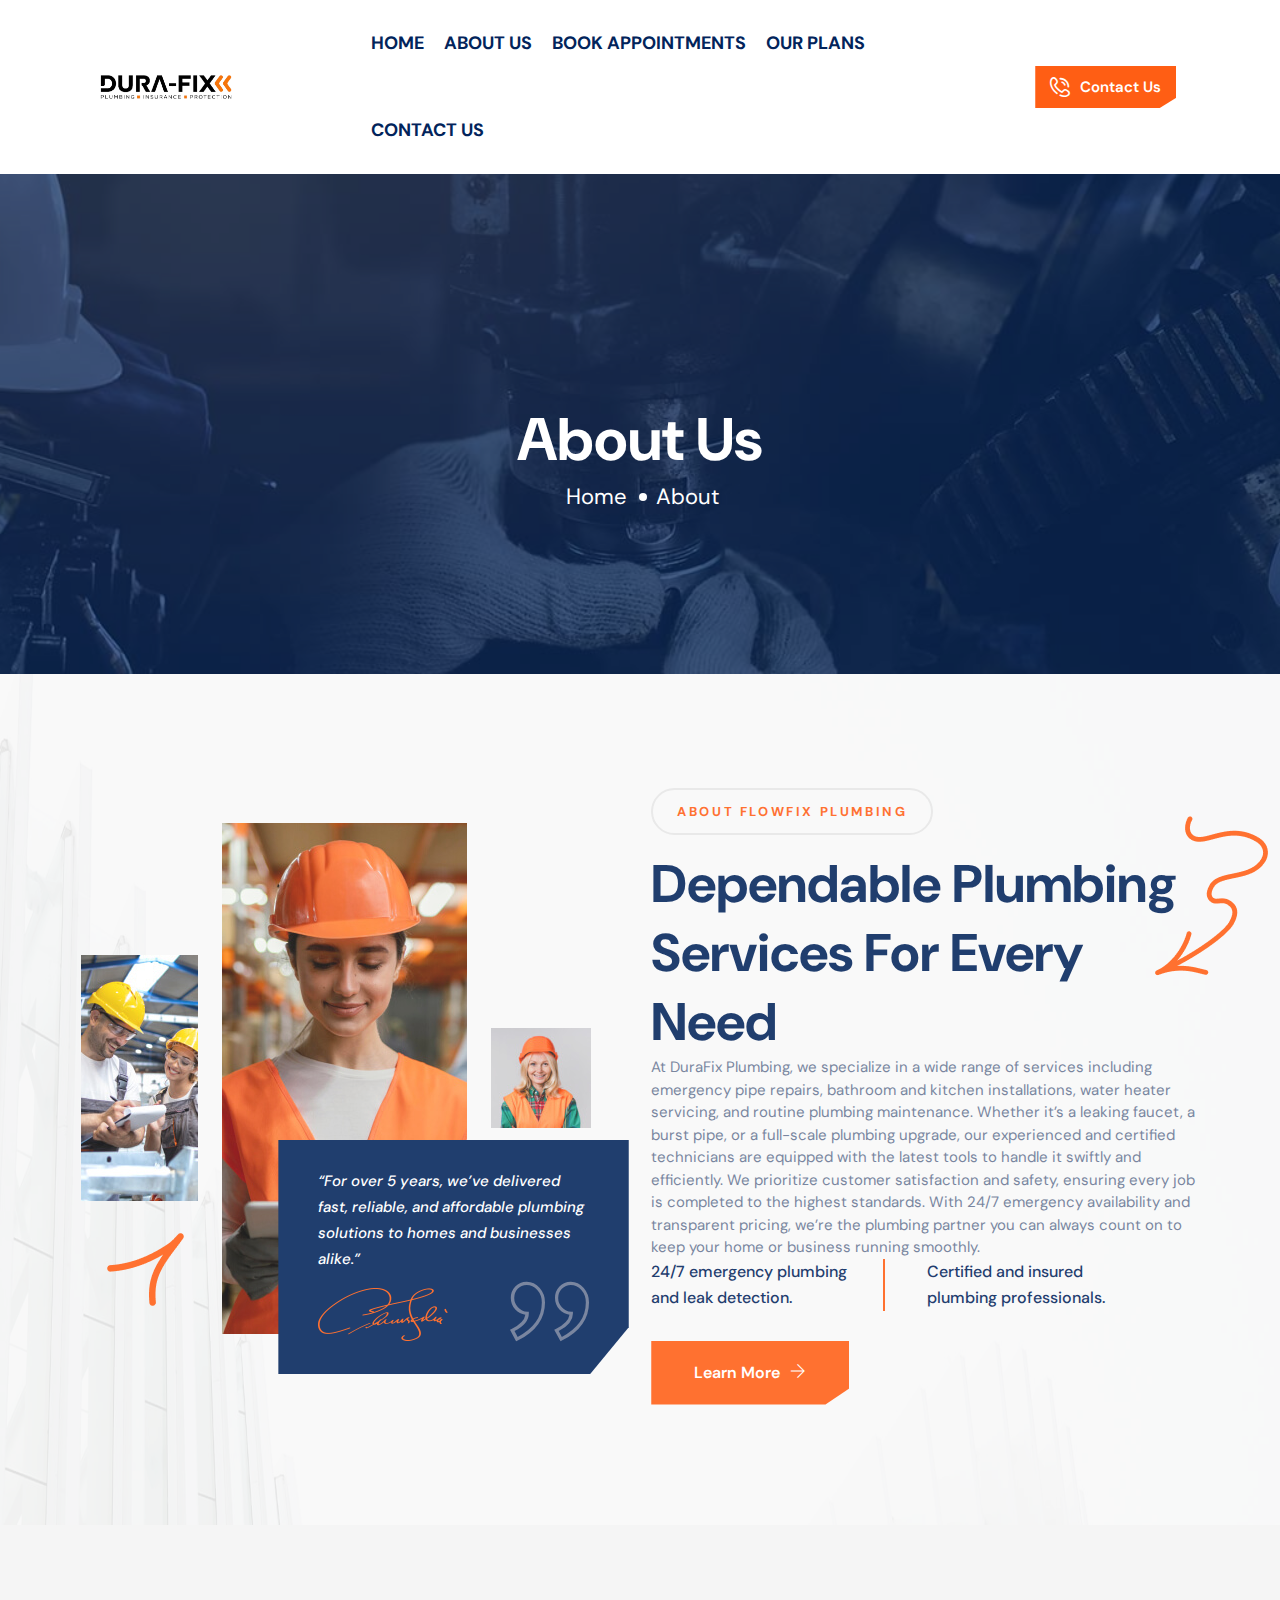
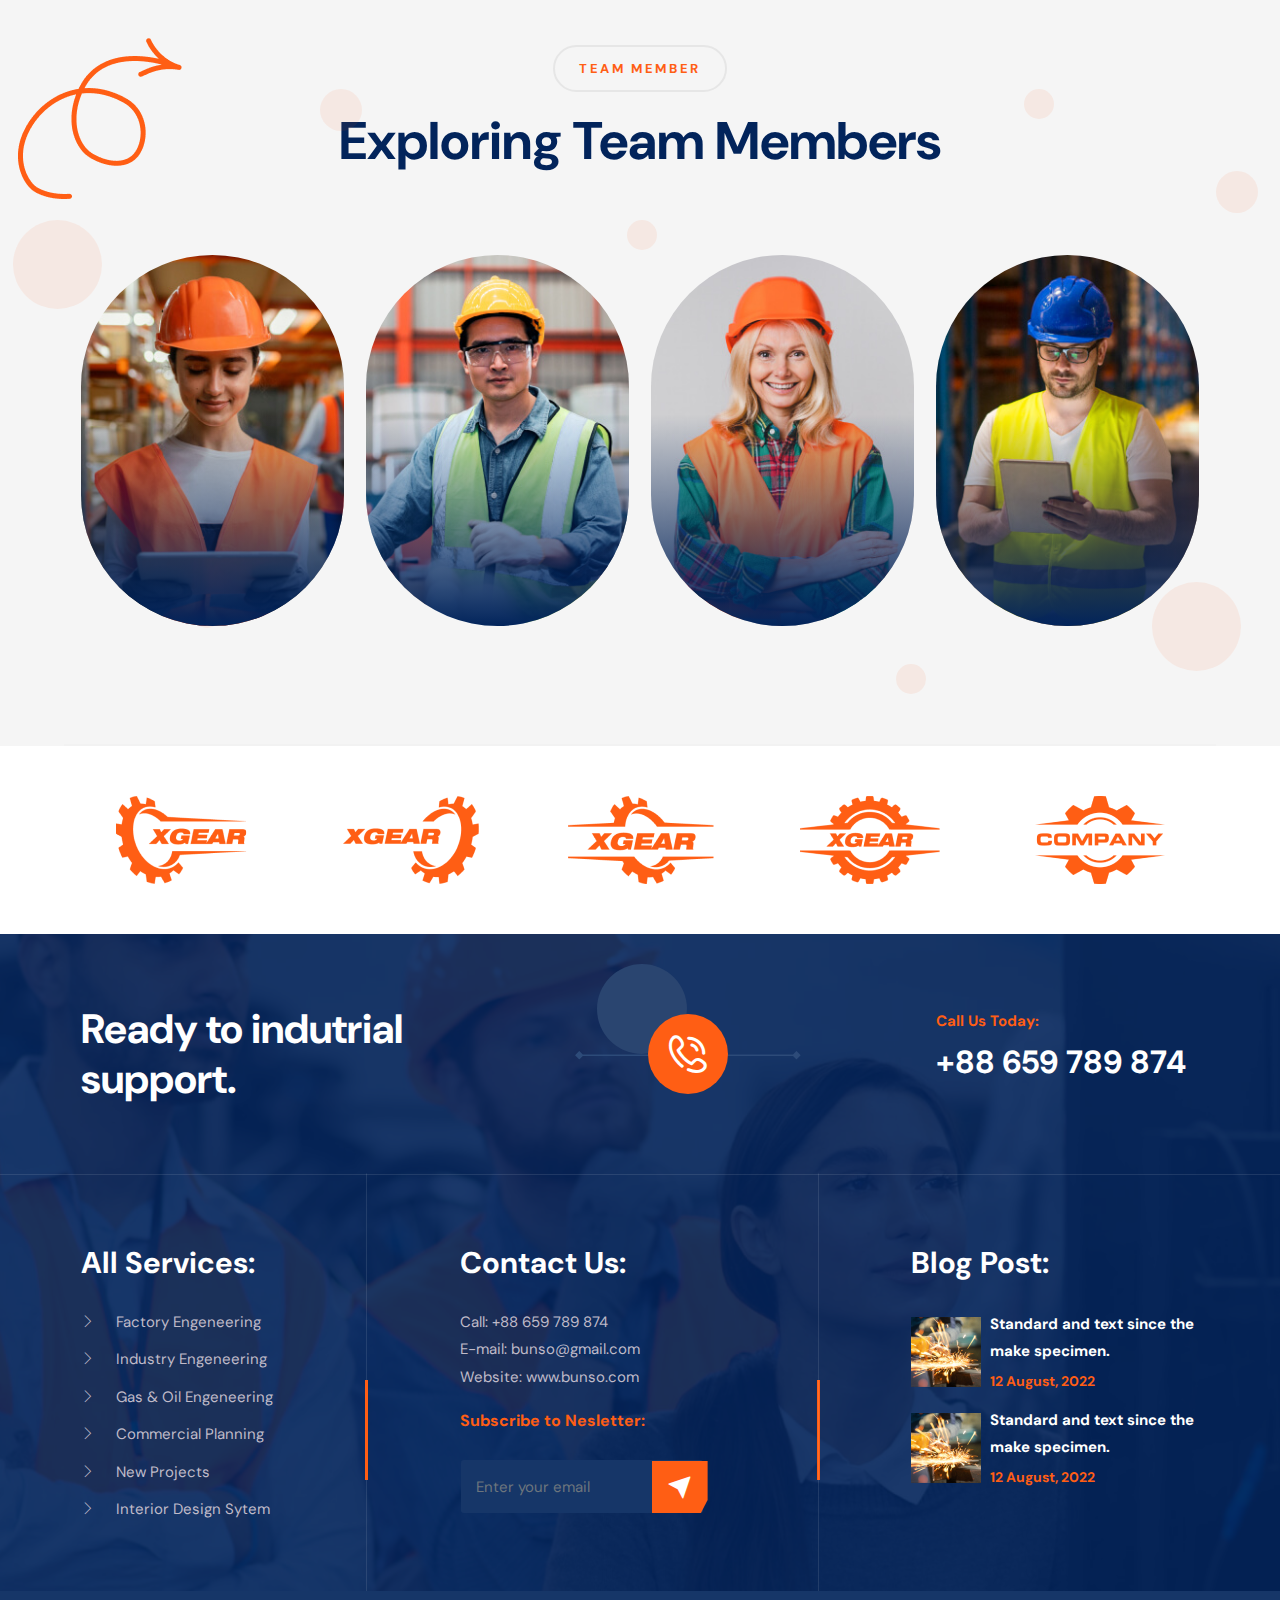
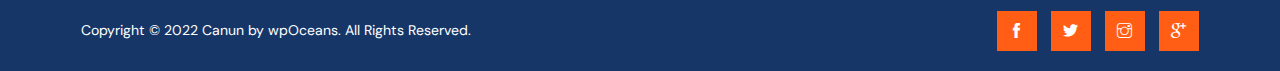
==== about.html @ 98ffefa6 "Ne" ====
<!DOCTYPE html>
<html lang="en">


<!-- Mirrored from wpocean.com/html/tf/bunso/pricing.html by HTTrack Website Copier/3.x [XR&CO'2014], Thu, 17 Apr 2025 06:41:29 GMT -->
<head>
    <meta charset="utf-8">
    <meta http-equiv="X-UA-Compatible" content="IE=edge">
    <meta name="viewport" content="width=device-width, initial-scale=1">
    <meta name="author" content="wpOceans">
    <link rel="shortcut icon" type="image/png" href="assets/images/favicon.png">
    <title>DURAFIX PLUMBING</title>
    <link href="assets/css/themify-icons.css" rel="stylesheet">
    <link href="assets/css/flaticon.css" rel="stylesheet">
    <link href="assets/css/bootstrap.min.css" rel="stylesheet">
    <link href="assets/css/animate.css" rel="stylesheet">
    <link href="assets/css/owl.carousel.css" rel="stylesheet">
    <link href="assets/css/owl.theme.css" rel="stylesheet">
    <link href="assets/css/slick.css" rel="stylesheet">
    <link href="assets/css/slick-theme.css" rel="stylesheet">
    <link href="assets/css/swiper.min.css" rel="stylesheet">
    <link href="assets/css/owl.transitions.css" rel="stylesheet">
    <link href="assets/css/jquery.fancybox.css" rel="stylesheet">
    <link href="assets/css/odometer-theme-default.css" rel="stylesheet">
    <link href="assets/sass/style.css" rel="stylesheet">
</head>

<style>





@media (max-width: 991px) {
  /* Target header and all its children */
  #header, 
  #header .wpo-site-header,
  #header .wpo-header-style-3,
  #header nav.navigation,
  #header .container,
  #header .row {
    padding-bottom: -0.5em !important;
    margin-bottom: -0.5em !important;
  }
  
  /* Target the navbar elements */
  .navbar-collapse,
  .navigation-holder,
  .nav.navbar-nav {
    padding-bottom: -0.5em !important;
    margin-bottom: -0.5em !important;
  }
  
  /* Force any flex containers to not add extra space */
  .row.align-items-center.w-100 {
    padding-bottom: -0.5em !important;
    margin-bottom: -0.5em !important;
  }
}






    @media (max-width: 991px) {
        /* Mobile Navigation Styling */
        .navbar-collapse.show,
        .navbar-collapse.collapsing {
            display: block !important;
            position: fixed;
            top: 0;
            left: 0;
            width: 300px;
            height: 100vh !important;
            background-color: #002147; /* Your dark blue color */
            z-index: 9999;
            transition: all 0.3s ease;
            padding: 60px 20px 20px;
            overflow-y: auto;
        }
        
        .navbar-collapse .nav {
            display: block !important;
            width: 100%;
        }
        
        .navbar-collapse .nav-item {
            margin: 10px 0;
            display: block;
            width: 100%;
        }
        
        .navbar-collapse .nav-link {
            color: #fff !important;
            font-size: 16px;
            padding: 10px 0;
            display: block;
            border-bottom: 1px solid rgba(255,255,255,0.1);
        }
        
        .menu-close {
            position: absolute;
            top: 20px;
            right: 20px;
            background: transparent;
            border: none;
            color: #fff;
            font-size: 20px;
            cursor: pointer;
        }
        
        .open-btn .icon-bar {
            background-color: #333;
            display: block;
            width: 22px;
            height: 2px;
            border-radius: 1px;
            margin: 4px 0;
            transition: all 0.3s ease;
        }
    }
    
    
    </style>
    
    <body>
    
        <!-- start page-wrapper -->
        <div class="page-wrapper">
            <!-- start preloader -->
            <div class="preloader">
                <div class="vertical-centered-box">
                    <div class="content">
                        <div class="loader-circle"></div>
                        <div class="loader-line-mask">
                            <div class="loader-line"></div>
                        </div>
                        <!-- <img src="assets/images/dura-logo.jpg" alt=""> -->
                    </div>
                </div>
            </div>
<!-- Start header -->
<header id="header" >
    <!-- end topbar -->
    <div class="wpo-site-header wpo-header-style-3">
        <nav class="navigation navbar navbar-expand-lg navbar-light">
            <div class="container">
                <div class="row align-items-center w-100">
                    <!-- Mobile Menu Toggle -->
                    <div class="col-lg-3 col-md-3 col-3 d-lg-none dl-block">
                        <div class="mobail-menu">
                            <button type="button" class="navbar-toggler open-btn" data-bs-toggle="collapse" data-bs-target="#navbar" aria-controls="navbar" aria-expanded="false" aria-label="Toggle navigation">
                                <span class="sr-only">Toggle navigation</span>
                                <span class="icon-bar first-angle"></span>
                                <span class="icon-bar middle-angle"></span>
                                <span class="icon-bar last-angle"></span>
                            </button>
                        </div>
                    </div>
                    
                    <!-- Logo -->
                    <div class="col-lg-3 col-md-5 col-6" >
                        <div class="navbar-header">
                            <a class="navbar-brand" href="index.html">
                                <img src="assets/images/dura-logo.jpg" alt="logo" class="img-fluid">
                            </a>
                        </div>
                    </div>
                    
                    <!-- Navigation -->
                    <div class="col-lg-6 col-md-1 col-1" >
                        <div id="navbar" class="collapse navbar-collapse navigation-holder"  >
                            <button class="menu-close" type="button" data-bs-toggle="collapse" data-bs-target="#navbar" aria-controls="navbar" aria-expanded="false" aria-label="Close">
                                <i class="ti-close"></i>
                            </button>
                            <ul class="nav navbar-nav mb-2 mb-lg-0">
                                <li class="nav-item">
                                    <a class="nav-link" href="index.html">Home</a>
                                </li>
                                <li class="nav-item">
                                    <a class="nav-link" href="about.html">About Us</a>
                                </li>
                                <li class="nav-item">
                                    <a class="nav-link" href="booking.html">Book Appointments</a>
                                </li>
                                <li class="nav-item">
                                    <a class="nav-link" href="pricing.html">Our Plans</a>
                                </li>
                                <li class="nav-item">
                                    <a class="nav-link" href="contact.html">Contact Us</a>
                                </li>
                            </ul>
                        </div><!-- end of nav-collapse -->
                    </div>
                    
                    <!-- Contact Button -->
                    <div class="col-lg-3 col-md-3 col-2">
                        <div class="header-right">
                            <div class="close-form">
                                <a class="theme-btn" href="contact.html">
                                    <i class="fi flaticon-phone-call-1"></i>
                                    <span>Contact Us</span>
                                </a>
                            </div>
                        </div>
                    </div>
                </div>
            </div><!-- end of container -->
        </nav>
    </div>
</header>
<!-- end of header -->

        <!-- start wpo-page-title -->
        <section class="wpo-page-title">
            <div class="container">
                <div class="row">
                    <div class="col col-xs-12">
                        <div class="wpo-breadcumb-wrap">
                            <h2>About Us</h2>
                            <ol class="wpo-breadcumb-wrap">
                                <li><a href="index-2.html">Home</a></li>
                                <li>About</li>
                            </ol>
                        </div>
                    </div>
                </div> <!-- end row -->
            </div> <!-- end container -->
        </section>
        <!-- end page-title -->

        <!-- stert wpo-about-section -->
        <section class="wpo-about-section section-padding">
            <div class="wpo-about-bg">
                <img src="assets/images/about/about-bg.jpg" alt="">
            </div>
            <div class="container">
                <div class="row align-items-center">
                    <div class="col-lg-6 col-md-12 order-lg-1 order-2">
                        <div class="wpo-about-left">
                            <div class="wpo-about-img-1">
                                <img src="assets/images/about/1.jpg" alt="">
                            </div>
                            <div class="wpo-about-img-2">
                                <img src="assets/images/about/2.jpg" alt="">
                            </div>
                            <div class="wpo-about-img-3">
                                <img src="assets/images/about/3.jpg" alt="">
                            </div>
                            <div class="wpo-about-left-text">
                                <span>“For over 5 years, we’ve delivered fast, reliable, and affordable plumbing solutions to homes and businesses alike.”</span>

                                <div class="text-item">
                                    <img src="assets/images/signeture.png" alt="">
                                    <i class="fi flaticon-quotation"></i>
                                </div>
                            </div>
                           <div class="shape-1">
                                <img src="assets/images/about/about-shape-1.png" alt="">
                            </div>
                        </div>
                    </div>
                    <div class="col-lg-6 col-md-12 order-lg-2 order-1">
                        <div class="wpo-about-right">
                            <div class="wpo-section-title">
                                <span>ABOUT FLOWFIX PLUMBING</span>
                                <h2>Dependable Plumbing Services for Every Need</h2>
                                At DuraFix Plumbing, we specialize in a wide range of services including emergency pipe repairs, bathroom and kitchen installations, water heater servicing, and routine plumbing maintenance. Whether it’s a leaking faucet, a burst pipe, or a full-scale plumbing upgrade, our experienced and certified technicians are equipped with the latest tools to handle it swiftly and efficiently. We prioritize customer satisfaction and safety, ensuring every job is completed to the highest standards. With 24/7 emergency availability and transparent pricing, we’re the plumbing partner you can always count on to keep your home or business running smoothly.
                            </div>
                            <div class="text">
                                <span class="text-1">24/7 emergency plumbing and leak detection.</span>
                                <span class="text-1">Certified and insured plumbing professionals.</span>
                            </div>
                            <a href="about.html" class="theme-btn">Learn More<i class="ti-arrow-right"></i></a>
                        </div>
                </div>
            </div>
            <div class="shape-2">
                <img src="assets/images/about/about-shape-2.png" alt="">
            </div>
        </section>
        <!-- end wpo-about-section -->


        <!-- start wpo-cta-section -->
        <!-- <section class="wpo-cta-section">
            <div class="cta-img">
                <img src="assets/images/cta-shape-bg.png" alt="">
            </div>
            <div class="container">
                <div class="row align-items-center">
                    <div class="col-lg-9 col-md-12 col-12">
                        <div class="wpo-cta-text">
                            <h2> We are always try to
                                <span class="cta-text-bg">serve</span>
                                the
                                <span class="cta-text-bg">best
                                    service.</span></h2>
                        </div>
                    </div>
                    <div class="col-lg-3 col-md-12 col-12">
                        <div class="wpo-cta-btn">
                            <a href="contact.html" class="theme-btn-s2">Get Started<i class="ti-arrow-right"></i></a>
                        </div>
                    </div>
                </div>
            </div>
            <div class="shape-2">
                <img src="assets/images/cta-shape.svg" alt="">
            </div>
        </section> -->
        <!-- end wpo-cta-section -->



        <!-- start wpo-team-section -->
        <section class="wpo-team-section section-padding">
            <div class="container">
                <div class="row justify-content-center">
                    <div class="col col-lg-8 col-12">
                        <div class="wpo-section-title">
                            <span>TEAM MEMBER</span>
                            <h2>Exploring Team Members</h2>
                        </div>
                    </div>
                </div>
                <div class="wpo-team-wrap">
                    <div class="row">
                        <div class="col-lg-3 col-md-6 col-sm-6 col-12">
                           <div class="wpo-team-grid">
                                <div class="images">
                                    <img src="assets/images/team/1.jpg" alt="">
                                </div>
                                <div class="team-text">
                                    <h2><a href="team-single.html">Holden McGroin</a></h2>
                                    <span>Civil Engineer</span>
                                </div>
                                <ul class="team-social-media">
                                    <li><a href="#"><i class="fi flaticon-facebook-app-symbol"></i></a></li>
                                    <li><a href="#" class="active"><i class="fi flaticon-linkedin"></i></a></li>
                                    <li><a href="#"><i class="fi flaticon-twitter"></i></a></li>
                                </ul>
                            </div>
                        </div>
                        <div class="col-lg-3 col-md-6 col-sm-6 col-12">
                            <div class="wpo-team-grid">
                                <div class="images">
                                    <img src="assets/images/team/2.jpg" alt="">
                                </div>
                                <div class="team-text">
                                    <h2><a href="team-single.html">Bernard Rodgers</a></h2>
                                    <span>Senior Engineer</span>
                                </div>
                                <ul class="team-social-media">
                                    <li><a href="#"><i class="fi flaticon-facebook-app-symbol"></i></a></li>
                                    <li><a href="#" class="active"><i class="fi flaticon-linkedin"></i></a></li>
                                    <li><a href="#"><i class="fi flaticon-twitter"></i></a></li>
                                </ul>
                            </div>
                        </div>
                        <div class="col-lg-3 col-md-6 col-sm-6 col-12">
                            <div class="wpo-team-grid">
                                <div class="images">
                                    <img src="assets/images/team/3.jpg" alt="">
                                </div>
                                <div class="team-text">
                                    <h2><a href="team-single.html">Sebastian Turner</a></h2>
                                    <span>Business Consultant</span>
                                </div>
                                <ul class="team-social-media">
                                    <li><a href="#"><i class="fi flaticon-facebook-app-symbol"></i></a></li>
                                    <li><a href="#" class="active"><i class="fi flaticon-linkedin"></i></a></li>
                                    <li><a href="#"><i class="fi flaticon-twitter"></i></a></li>
                                </ul>
                            </div>
                        </div>
                        <div class="col-lg-3 col-md-6 col-sm-6 col-12">
                            <div class="wpo-team-grid">
                                <div class="images">
                                    <img src="assets/images/team/4.jpg" alt="">
                                </div>
                                <div class="team-text">
                                    <h2><a href="team-single.html">Kevin Martin</a></h2>
                                    <span>Mechanical Engineer</span>
                                </div>
                                <ul class="team-social-media">
                                    <li><a href="#"><i class="fi flaticon-facebook-app-symbol"></i></a></li>
                                    <li><a href="#" class="active"><i class="fi flaticon-linkedin"></i></a></li>
                                    <li><a href="#"><i class="fi flaticon-twitter"></i></a></li>
                                </ul>
                            </div>
                        </div>
                    </div>
                </div>
            </div>
            <div class="shape-1">
                <img src="assets/images/team/shape.png" alt="">
            </div>
            <ul class="boll-shape">
                <li></li>
                <li></li>
                <li></li>
                <li></li>
                <li></li>
                <li></li>
                <li></li>
                <li></li>
            </ul>
        </section>
        <!-- end wpo-team-section -->

        <!-- start wpo-partners-section -->
        <section class="wpo-partners-section">
            <h2>partners</h2>
            <div class="container">
                <div class="row">
                    <div class="col col-xs-12">
                        <div class="partner-grids partners-slider owl-carousel">
                            <div class="grid">
                                <img src="assets/images/partners/1.png" alt>
                            </div>
                            <div class="grid">
                                <img src="assets/images/partners/2.png" alt>
                            </div>
                            <div class="grid">
                                <img src="assets/images/partners/3.png" alt>
                            </div>
                            <div class="grid">
                                <img src="assets/images/partners/4.png" alt>
                            </div>
                            <div class="grid">
                                <img src="assets/images/partners/5.png" alt>
                            </div>
                            <div class="grid">
                                <img src="assets/images/partners/1.png" alt>
                            </div>
                        </div>
                    </div>
                </div>
            </div>
            <!-- end container -->
        </section>
        <!-- end wpo-partners-section -->



        <!-- start of wpo-site-footer-section -->
        <footer class="wpo-site-footer">
            <div class="footer-bg">
                <img src="assets/images/footer-bg.jpg" alt="">
            </div>

            <div class="wpo-support-section">
                <div class="container">
                    <div class="row align-items-center justify-content-center">
                        <div class="col-lg-4">
                            <div class="wpo-support-title">
                                <h2>Ready to
                                    indutrial support.</h2>
                            </div>
                        </div>
                        <div class="col-lg-5">
                            <div class="wpo-support-icon">
                                <a href="tel:+88659789874" class="support">
                                    <div class="shape">
                                        <i class="fi flaticon-phone-call-1"></i>
                                    </div>
                                </a>
                                <div class="shape-1">
                                    <img src="assets/images/sappot-shape.svg" alt="">
                                </div>
                            </div>
                        </div>
                        <div class="col-lg-3">
                            <div class="wpo-support-munber">
                                <span>Call Us Today:</span>
                                <p>+88 659 789 874</p>
                            </div>
                        </div>
                    </div>
                </div>
            </div>
            <div class="wpo-upper-footer">
                <div class="container">
                    <div class="row">
                        <div class="col col-lg-3 col-md-6 col-sm-12 col-12">
                            <div class="widget link-widget">
                                <div class="widget-title">
                                    <h3>All Services:</h3>
                                </div>
                                <ul>
                                    <li><a href="service-single.html"><i class="ti-angle-right"></i> Factory
                                            Engeneering</a></li>
                                    <li><a href="service-single.html"><i class="ti-angle-right"></i> Industry
                                            Engeneering</a></li>
                                    <li><a href="service-single.html"><i class="ti-angle-right"></i> Gas & Oil
                                            Engeneering</a></li>
                                    <li><a href="service-single.html"><i class="ti-angle-right"></i> Commercial
                                            Planning</a></li>
                                    <li><a href="service-single.html"><i class="ti-angle-right"></i> New Projects</a>
                                    </li>
                                    <li><a href="service-single.html"><i class="ti-angle-right"></i> Interior Design
                                            Sytem</a></li>
                                </ul>
                            </div>
                        </div>
                        <div class="col col-lg-5 col-md-6 col-sm-12 col-12">
                            <div class="widget contact-widget">
                                <div class="shape-1"></div>
                                <div class="shape-2"></div>
                                <div class="widget-title">
                                    <h3>Contact Us:</h3>
                                </div>
                                <ul>
                                    <li>Call: +88 659 789 874</li>
                                    <li>E-mail: bunso@gmail.com</li>
                                    <li>Website: www.bunso.com</li>
                                </ul>
                                <h4>Subscribe to Nesletter:</h4>
                                <form>
                                    <div class="input-1">
                                        <input type="email" class="form-control" placeholder="Enter your email"
                                            required="">
                                    </div>
                                    <div class="submit clearfix">
                                        <button type="submit"><i class="fa flaticon-send"
                                                aria-hidden="true"></i></button>
                                    </div>
                                </form>
                            </div>
                        </div>
                        <div class="col col-lg-4 col-md-6 col-sm-12 col-12">
                            <div class="widget blog-widget">
                                <div class="widget-title">
                                    <h3>Blog Post:</h3>
                                </div>
                                <ul>
                                    <li>
                                        <div class="image">
                                            <img src="assets/images/news/img-01.jpg" alt="">
                                        </div>
                                        <div class="text">
                                            <p><a href="blog-single.html">Standard and text since the make specimen.</a>
                                            </p>
                                            <span>12 August, 2022</span>
                                        </div>
                                    </li>
                                    <li>
                                        <div class="image">
                                            <img src="assets/images/news/img-01.jpg" alt="">
                                        </div>
                                        <div class="text">
                                            <p><a href="blog-single.html">Standard and text since the make specimen.</a>
                                            </p>
                                            <span>12 August, 2022</span>
                                        </div>
                                    </li>
                                </ul>
                            </div>
                        </div>
                    </div>
                </div> <!-- end container -->
            </div>
            <div class="wpo-lower-footer">
                <div class="container">
                    <div class="row align-items-center">
                        <div class="col col-lg-6 col-12">
                            <p class="copyright"> Copyright &copy; 2022 Canun by <a href="index-2.html">wpOceans</a>. All
                                Rights Reserved.</p>
                        </div>
                        <div class="col col-lg-6 col-12">
                            <div class="social-widget">
                                <ul>
                                    <li>
                                        <a href="#">
                                            <i class="ti-facebook"></i>
                                        </a>
                                    </li>
                                    <li>
                                        <a href="#">
                                            <i class="ti-twitter-alt"></i>
                                        </a>
                                    </li>
                                    <li>
                                        <a href="#">
                                            <i class="ti-instagram"></i>
                                        </a>
                                    </li>
                                    <li>
                                        <a href="#">
                                            <i class="ti-google"></i>
                                        </a>
                                    </li>
                                </ul>
                            </div>
                        </div>
                    </div>
                </div>
            </div>
        </footer>
        <!-- end of wpo-site-footer-section -->


    </div>
    <!-- end of page-wrapper -->

    <!-- All JavaScript files
    ================================================== -->
    <script src="assets/js/jquery.min.js"></script>
    <script src="assets/js/bootstrap.bundle.min.js"></script>
    <!-- Plugins for this template -->
    <script src="assets/js/modernizr.custom.js"></script>
    <script src="assets/js/jquery.dlmenu.js"></script>
    <script src="assets/js/jquery-plugin-collection.js"></script>
    <!-- Custom script for this template -->
    <script src="assets/js/script.js"></script>
</body>


<!-- Mirrored from wpocean.com/html/tf/bunso/about.html by HTTrack Website Copier/3.x [XR&CO'2014], Thu, 17 Apr 2025 06:41:18 GMT -->
</html>
---- assets/css/themify-icons.css ----
@font-face {
	font-family: 'themify';
	src:url('../fonts/themify9f24.eot?-fvbane');
	src:url('../fonts/themifyd41d.eot?#iefix-fvbane') format('embedded-opentype'),
		url('../fonts/themify9f24.woff?-fvbane') format('woff'),
		url('../fonts/themify9f24.ttf?-fvbane') format('truetype'),
		url('../fonts/themify9f24.svg?-fvbane#themify') format('svg');
	font-weight: normal;
	font-style: normal;
}

[class^="ti-"], [class*=" ti-"] {
	font-family: 'themify';
	speak: none;
	font-style: normal;
	font-weight: normal;
	font-variant: normal;
	text-transform: none;
	line-height: 1;

	/* Better Font Rendering =========== */
	-webkit-font-smoothing: antialiased;
	-moz-osx-font-smoothing: grayscale;
}

.ti-wand:before {
	content: "\e600";
}
.ti-volume:before {
	content: "\e601";
}
.ti-user:before {
	content: "\e602";
}
.ti-unlock:before {
	content: "\e603";
}
.ti-unlink:before {
	content: "\e604";
}
.ti-trash:before {
	content: "\e605";
}
.ti-thought:before {
	content: "\e606";
}
.ti-target:before {
	content: "\e607";
}
.ti-tag:before {
	content: "\e608";
}
.ti-tablet:before {
	content: "\e609";
}
.ti-star:before {
	content: "\e60a";
}
.ti-spray:before {
	content: "\e60b";
}
.ti-signal:before {
	content: "\e60c";
}
.ti-shopping-cart:before {
	content: "\e60d";
}
.ti-shopping-cart-full:before {
	content: "\e60e";
}
.ti-settings:before {
	content: "\e60f";
}
.ti-search:before {
	content: "\e610";
}
.ti-zoom-in:before {
	content: "\e611";
}
.ti-zoom-out:before {
	content: "\e612";
}
.ti-cut:before {
	content: "\e613";
}
.ti-ruler:before {
	content: "\e614";
}
.ti-ruler-pencil:before {
	content: "\e615";
}
.ti-ruler-alt:before {
	content: "\e616";
}
.ti-bookmark:before {
	content: "\e617";
}
.ti-bookmark-alt:before {
	content: "\e618";
}
.ti-reload:before {
	content: "\e619";
}
.ti-plus:before {
	content: "\e61a";
}
.ti-pin:before {
	content: "\e61b";
}
.ti-pencil:before {
	content: "\e61c";
}
.ti-pencil-alt:before {
	content: "\e61d";
}
.ti-paint-roller:before {
	content: "\e61e";
}
.ti-paint-bucket:before {
	content: "\e61f";
}
.ti-na:before {
	content: "\e620";
}
.ti-mobile:before {
	content: "\e621";
}
.ti-minus:before {
	content: "\e622";
}
.ti-medall:before {
	content: "\e623";
}
.ti-medall-alt:before {
	content: "\e624";
}
.ti-marker:before {
	content: "\e625";
}
.ti-marker-alt:before {
	content: "\e626";
}
.ti-arrow-up:before {
	content: "\e627";
}
.ti-arrow-right:before {
	content: "\e628";
}
.ti-arrow-left:before {
	content: "\e629";
}
.ti-arrow-down:before {
	content: "\e62a";
}
.ti-lock:before {
	content: "\e62b";
}
.ti-location-arrow:before {
	content: "\e62c";
}
.ti-link:before {
	content: "\e62d";
}
.ti-layout:before {
	content: "\e62e";
}
.ti-layers:before {
	content: "\e62f";
}
.ti-layers-alt:before {
	content: "\e630";
}
.ti-key:before {
	content: "\e631";
}
.ti-import:before {
	content: "\e632";
}
.ti-image:before {
	content: "\e633";
}
.ti-heart:before {
	content: "\e634";
}
.ti-heart-broken:before {
	content: "\e635";
}
.ti-hand-stop:before {
	content: "\e636";
}
.ti-hand-open:before {
	content: "\e637";
}
.ti-hand-drag:before {
	content: "\e638";
}
.ti-folder:before {
	content: "\e639";
}
.ti-flag:before {
	content: "\e63a";
}
.ti-flag-alt:before {
	content: "\e63b";
}
.ti-flag-alt-2:before {
	content: "\e63c";
}
.ti-eye:before {
	content: "\e63d";
}
.ti-export:before {
	content: "\e63e";
}
.ti-exchange-vertical:before {
	content: "\e63f";
}
.ti-desktop:before {
	content: "\e640";
}
.ti-cup:before {
	content: "\e641";
}
.ti-crown:before {
	content: "\e642";
}
.ti-comments:before {
	content: "\e643";
}
.ti-comment:before {
	content: "\e644";
}
.ti-comment-alt:before {
	content: "\e645";
}
.ti-close:before {
	content: "\e646";
}
.ti-clip:before {
	content: "\e647";
}
.ti-angle-up:before {
	content: "\e648";
}
.ti-angle-right:before {
	content: "\e649";
}
.ti-angle-left:before {
	content: "\e64a";
}
.ti-angle-down:before {
	content: "\e64b";
}
.ti-check:before {
	content: "\e64c";
}
.ti-check-box:before {
	content: "\e64d";
}
.ti-camera:before {
	content: "\e64e";
}
.ti-announcement:before {
	content: "\e64f";
}
.ti-brush:before {
	content: "\e650";
}
.ti-briefcase:before {
	content: "\e651";
}
.ti-bolt:before {
	content: "\e652";
}
.ti-bolt-alt:before {
	content: "\e653";
}
.ti-blackboard:before {
	content: "\e654";
}
.ti-bag:before {
	content: "\e655";
}
.ti-move:before {
	content: "\e656";
}
.ti-arrows-vertical:before {
	content: "\e657";
}
.ti-arrows-horizontal:before {
	content: "\e658";
}
.ti-fullscreen:before {
	content: "\e659";
}
.ti-arrow-top-right:before {
	content: "\e65a";
}
.ti-arrow-top-left:before {
	content: "\e65b";
}
.ti-arrow-circle-up:before {
	content: "\e65c";
}
.ti-arrow-circle-right:before {
	content: "\e65d";
}
.ti-arrow-circle-left:before {
	content: "\e65e";
}
.ti-arrow-circle-down:before {
	content: "\e65f";
}
.ti-angle-double-up:before {
	content: "\e660";
}
.ti-angle-double-right:before {
	content: "\e661";
}
.ti-angle-double-left:before {
	content: "\e662";
}
.ti-angle-double-down:before {
	content: "\e663";
}
.ti-zip:before {
	content: "\e664";
}
.ti-world:before {
	content: "\e665";
}
.ti-wheelchair:before {
	content: "\e666";
}
.ti-view-list:before {
	content: "\e667";
}
.ti-view-list-alt:before {
	content: "\e668";
}
.ti-view-grid:before {
	content: "\e669";
}
.ti-uppercase:before {
	content: "\e66a";
}
.ti-upload:before {
	content: "\e66b";
}
.ti-underline:before {
	content: "\e66c";
}
.ti-truck:before {
	content: "\e66d";
}
.ti-timer:before {
	content: "\e66e";
}
.ti-ticket:before {
	content: "\e66f";
}
.ti-thumb-up:before {
	content: "\e670";
}
.ti-thumb-down:before {
	content: "\e671";
}
.ti-text:before {
	content: "\e672";
}
.ti-stats-up:before {
	content: "\e673";
}
.ti-stats-down:before {
	content: "\e674";
}
.ti-split-v:before {
	content: "\e675";
}
.ti-split-h:before {
	content: "\e676";
}
.ti-smallcap:before {
	content: "\e677";
}
.ti-shine:before {
	content: "\e678";
}
.ti-shift-right:before {
	content: "\e679";
}
.ti-shift-left:before {
	content: "\e67a";
}
.ti-shield:before {
	content: "\e67b";
}
.ti-notepad:before {
	content: "\e67c";
}
.ti-server:before {
	content: "\e67d";
}
.ti-quote-right:before {
	content: "\e67e";
}
.ti-quote-left:before {
	content: "\e67f";
}
.ti-pulse:before {
	content: "\e680";
}
.ti-printer:before {
	content: "\e681";
}
.ti-power-off:before {
	content: "\e682";
}
.ti-plug:before {
	content: "\e683";
}
.ti-pie-chart:before {
	content: "\e684";
}
.ti-paragraph:before {
	content: "\e685";
}
.ti-panel:before {
	content: "\e686";
}
.ti-package:before {
	content: "\e687";
}
.ti-music:before {
	content: "\e688";
}
.ti-music-alt:before {
	content: "\e689";
}
.ti-mouse:before {
	content: "\e68a";
}
.ti-mouse-alt:before {
	content: "\e68b";
}
.ti-money:before {
	content: "\e68c";
}
.ti-microphone:before {
	content: "\e68d";
}
.ti-menu:before {
	content: "\e68e";
}
.ti-menu-alt:before {
	content: "\e68f";
}
.ti-map:before {
	content: "\e690";
}
.ti-map-alt:before {
	content: "\e691";
}
.ti-loop:before {
	content: "\e692";
}
.ti-location-pin:before {
	content: "\e693";
}
.ti-list:before {
	content: "\e694";
}
.ti-light-bulb:before {
	content: "\e695";
}
.ti-Italic:before {
	content: "\e696";
}
.ti-info:before {
	content: "\e697";
}
.ti-infinite:before {
	content: "\e698";
}
.ti-id-badge:before {
	content: "\e699";
}
.ti-hummer:before {
	content: "\e69a";
}
.ti-home:before {
	content: "\e69b";
}
.ti-help:before {
	content: "\e69c";
}
.ti-headphone:before {
	content: "\e69d";
}
.ti-harddrives:before {
	content: "\e69e";
}
.ti-harddrive:before {
	content: "\e69f";
}
.ti-gift:before {
	content: "\e6a0";
}
.ti-game:before {
	content: "\e6a1";
}
.ti-filter:before {
	content: "\e6a2";
}
.ti-files:before {
	content: "\e6a3";
}
.ti-file:before {
	content: "\e6a4";
}
.ti-eraser:before {
	content: "\e6a5";
}
.ti-envelope:before {
	content: "\e6a6";
}
.ti-download:before {
	content: "\e6a7";
}
.ti-direction:before {
	content: "\e6a8";
}
.ti-direction-alt:before {
	content: "\e6a9";
}
.ti-dashboard:before {
	content: "\e6aa";
}
.ti-control-stop:before {
	content: "\e6ab";
}
.ti-control-shuffle:before {
	content: "\e6ac";
}
.ti-control-play:before {
	content: "\e6ad";
}
.ti-control-pause:before {
	content: "\e6ae";
}
.ti-control-forward:before {
	content: "\e6af";
}
.ti-control-backward:before {
	content: "\e6b0";
}
.ti-cloud:before {
	content: "\e6b1";
}
.ti-cloud-up:before {
	content: "\e6b2";
}
.ti-cloud-down:before {
	content: "\e6b3";
}
.ti-clipboard:before {
	content: "\e6b4";
}
.ti-car:before {
	content: "\e6b5";
}
.ti-calendar:before {
	content: "\e6b6";
}
.ti-book:before {
	content: "\e6b7";
}
.ti-bell:before {
	content: "\e6b8";
}
.ti-basketball:before {
	content: "\e6b9";
}
.ti-bar-chart:before {
	content: "\e6ba";
}
.ti-bar-chart-alt:before {
	content: "\e6bb";
}
.ti-back-right:before {
	content: "\e6bc";
}
.ti-back-left:before {
	content: "\e6bd";
}
.ti-arrows-corner:before {
	content: "\e6be";
}
.ti-archive:before {
	content: "\e6bf";
}
.ti-anchor:before {
	content: "\e6c0";
}
.ti-align-right:before {
	content: "\e6c1";
}
.ti-align-left:before {
	content: "\e6c2";
}
.ti-align-justify:before {
	content: "\e6c3";
}
.ti-align-center:before {
	content: "\e6c4";
}
.ti-alert:before {
	content: "\e6c5";
}
.ti-alarm-clock:before {
	content: "\e6c6";
}
.ti-agenda:before {
	content: "\e6c7";
}
.ti-write:before {
	content: "\e6c8";
}
.ti-window:before {
	content: "\e6c9";
}
.ti-widgetized:before {
	content: "\e6ca";
}
.ti-widget:before {
	content: "\e6cb";
}
.ti-widget-alt:before {
	content: "\e6cc";
}
.ti-wallet:before {
	content: "\e6cd";
}
.ti-video-clapper:before {
	content: "\e6ce";
}
.ti-video-camera:before {
	content: "\e6cf";
}
.ti-vector:before {
	content: "\e6d0";
}
.ti-themify-logo:before {
	content: "\e6d1";
}
.ti-themify-favicon:before {
	content: "\e6d2";
}
.ti-themify-favicon-alt:before {
	content: "\e6d3";
}
.ti-support:before {
	content: "\e6d4";
}
.ti-stamp:before {
	content: "\e6d5";
}
.ti-split-v-alt:before {
	content: "\e6d6";
}
.ti-slice:before {
	content: "\e6d7";
}
.ti-shortcode:before {
	content: "\e6d8";
}
.ti-shift-right-alt:before {
	content: "\e6d9";
}
.ti-shift-left-alt:before {
	content: "\e6da";
}
.ti-ruler-alt-2:before {
	content: "\e6db";
}
.ti-receipt:before {
	content: "\e6dc";
}
.ti-pin2:before {
	content: "\e6dd";
}
.ti-pin-alt:before {
	content: "\e6de";
}
.ti-pencil-alt2:before {
	content: "\e6df";
}
.ti-palette:before {
	content: "\e6e0";
}
.ti-more:before {
	content: "\e6e1";
}
.ti-more-alt:before {
	content: "\e6e2";
}
.ti-microphone-alt:before {
	content: "\e6e3";
}
.ti-magnet:before {
	content: "\e6e4";
}
.ti-line-double:before {
	content: "\e6e5";
}
.ti-line-dotted:before {
	content: "\e6e6";
}
.ti-line-dashed:before {
	content: "\e6e7";
}
.ti-layout-width-full:before {
	content: "\e6e8";
}
.ti-layout-width-default:before {
	content: "\e6e9";
}
.ti-layout-width-default-alt:before {
	content: "\e6ea";
}
.ti-layout-tab:before {
	content: "\e6eb";
}
.ti-layout-tab-window:before {
	content: "\e6ec";
}
.ti-layout-tab-v:before {
	content: "\e6ed";
}
.ti-layout-tab-min:before {
	content: "\e6ee";
}
.ti-layout-slider:before {
	content: "\e6ef";
}
.ti-layout-slider-alt:before {
	content: "\e6f0";
}
.ti-layout-sidebar-right:before {
	content: "\e6f1";
}
.ti-layout-sidebar-none:before {
	content: "\e6f2";
}
.ti-layout-sidebar-left:before {
	content: "\e6f3";
}
.ti-layout-placeholder:before {
	content: "\e6f4";
}
.ti-layout-menu:before {
	content: "\e6f5";
}
.ti-layout-menu-v:before {
	content: "\e6f6";
}
.ti-layout-menu-separated:before {
	content: "\e6f7";
}
.ti-layout-menu-full:before {
	content: "\e6f8";
}
.ti-layout-media-right-alt:before {
	content: "\e6f9";
}
.ti-layout-media-right:before {
	content: "\e6fa";
}
.ti-layout-media-overlay:before {
	content: "\e6fb";
}
.ti-layout-media-overlay-alt:before {
	content: "\e6fc";
}
.ti-layout-media-overlay-alt-2:before {
	content: "\e6fd";
}
.ti-layout-media-left-alt:before {
	content: "\e6fe";
}
.ti-layout-media-left:before {
	content: "\e6ff";
}
.ti-layout-media-center-alt:before {
	content: "\e700";
}
.ti-layout-media-center:before {
	content: "\e701";
}
.ti-layout-list-thumb:before {
	content: "\e702";
}
.ti-layout-list-thumb-alt:before {
	content: "\e703";
}
.ti-layout-list-post:before {
	content: "\e704";
}
.ti-layout-list-large-image:before {
	content: "\e705";
}
.ti-layout-line-solid:before {
	content: "\e706";
}
.ti-layout-grid4:before {
	content: "\e707";
}
.ti-layout-grid3:before {
	content: "\e708";
}
.ti-layout-grid2:before {
	content: "\e709";
}
.ti-layout-grid2-thumb:before {
	content: "\e70a";
}
.ti-layout-cta-right:before {
	content: "\e70b";
}
.ti-layout-cta-left:before {
	content: "\e70c";
}
.ti-layout-cta-center:before {
	content: "\e70d";
}
.ti-layout-cta-btn-right:before {
	content: "\e70e";
}
.ti-layout-cta-btn-left:before {
	content: "\e70f";
}
.ti-layout-column4:before {
	content: "\e710";
}
.ti-layout-column3:before {
	content: "\e711";
}
.ti-layout-column2:before {
	content: "\e712";
}
.ti-layout-accordion-separated:before {
	content: "\e713";
}
.ti-layout-accordion-merged:before {
	content: "\e714";
}
.ti-layout-accordion-list:before {
	content: "\e715";
}
.ti-ink-pen:before {
	content: "\e716";
}
.ti-info-alt:before {
	content: "\e717";
}
.ti-help-alt:before {
	content: "\e718";
}
.ti-headphone-alt:before {
	content: "\e719";
}
.ti-hand-point-up:before {
	content: "\e71a";
}
.ti-hand-point-right:before {
	content: "\e71b";
}
.ti-hand-point-left:before {
	content: "\e71c";
}
.ti-hand-point-down:before {
	content: "\e71d";
}
.ti-gallery:before {
	content: "\e71e";
}
.ti-face-smile:before {
	content: "\e71f";
}
.ti-face-sad:before {
	content: "\e720";
}
.ti-credit-card:before {
	content: "\e721";
}
.ti-control-skip-forward:before {
	content: "\e722";
}
.ti-control-skip-backward:before {
	content: "\e723";
}
.ti-control-record:before {
	content: "\e724";
}
.ti-control-eject:before {
	content: "\e725";
}
.ti-comments-smiley:before {
	content: "\e726";
}
.ti-brush-alt:before {
	content: "\e727";
}
.ti-youtube:before {
	content: "\e728";
}
.ti-vimeo:before {
	content: "\e729";
}
.ti-twitter:before {
	content: "\e72a";
}
.ti-time:before {
	content: "\e72b";
}
.ti-tumblr:before {
	content: "\e72c";
}
.ti-skype:before {
	content: "\e72d";
}
.ti-share:before {
	content: "\e72e";
}
.ti-share-alt:before {
	content: "\e72f";
}
.ti-rocket:before {
	content: "\e730";
}
.ti-pinterest:before {
	content: "\e731";
}
.ti-new-window:before {
	content: "\e732";
}
.ti-microsoft:before {
	content: "\e733";
}
.ti-list-ol:before {
	content: "\e734";
}
.ti-linkedin:before {
	content: "\e735";
}
.ti-layout-sidebar-2:before {
	content: "\e736";
}
.ti-layout-grid4-alt:before {
	content: "\e737";
}
.ti-layout-grid3-alt:before {
	content: "\e738";
}
.ti-layout-grid2-alt:before {
	content: "\e739";
}
.ti-layout-column4-alt:before {
	content: "\e73a";
}
.ti-layout-column3-alt:before {
	content: "\e73b";
}
.ti-layout-column2-alt:before {
	content: "\e73c";
}
.ti-instagram:before {
	content: "\e73d";
}
.ti-google:before {
	content: "\e73e";
}
.ti-github:before {
	content: "\e73f";
}
.ti-flickr:before {
	content: "\e740";
}
.ti-facebook:before {
	content: "\e741";
}
.ti-dropbox:before {
	content: "\e742";
}
.ti-dribbble:before {
	content: "\e743";
}
.ti-apple:before {
	content: "\e744";
}
.ti-android:before {
	content: "\e745";
}
.ti-save:before {
	content: "\e746";
}
.ti-save-alt:before {
	content: "\e747";
}
.ti-yahoo:before {
	content: "\e748";
}
.ti-wordpress:before {
	content: "\e749";
}
.ti-vimeo-alt:before {
	content: "\e74a";
}
.ti-twitter-alt:before {
	content: "\e74b";
}
.ti-tumblr-alt:before {
	content: "\e74c";
}
.ti-trello:before {
	content: "\e74d";
}
.ti-stack-overflow:before {
	content: "\e74e";
}
.ti-soundcloud:before {
	content: "\e74f";
}
.ti-sharethis:before {
	content: "\e750";
}
.ti-sharethis-alt:before {
	content: "\e751";
}
.ti-reddit:before {
	content: "\e752";
}
.ti-pinterest-alt:before {
	content: "\e753";
}
.ti-microsoft-alt:before {
	content: "\e754";
}
.ti-linux:before {
	content: "\e755";
}
.ti-jsfiddle:before {
	content: "\e756";
}
.ti-joomla:before {
	content: "\e757";
}
.ti-html5:before {
	content: "\e758";
}
.ti-flickr-alt:before {
	content: "\e759";
}
.ti-email:before {
	content: "\e75a";
}
.ti-drupal:before {
	content: "\e75b";
}
.ti-dropbox-alt:before {
	content: "\e75c";
}
.ti-css3:before {
	content: "\e75d";
}
.ti-rss:before {
	content: "\e75e";
}
.ti-rss-alt:before {
	content: "\e75f";
}
---- assets/css/flaticon.css ----
@font-face {
    font-family: "flaticon";
    src: url("../fonts/flaticon0264.ttf?8dd43a47991effac14736a627d429cb0") format("truetype"),
url("../fonts/flaticon0264.woff?8dd43a47991effac14736a627d429cb0") format("woff"),
url("../fonts/flaticon0264.woff2?8dd43a47991effac14736a627d429cb0") format("woff2"),
url("../fonts/flaticon0264.eot?8dd43a47991effac14736a627d429cb0#iefix") format("embedded-opentype"),
url("../fonts/flaticon0264.svg?8dd43a47991effac14736a627d429cb0#flaticon") format("svg");
}

i[class^="flaticon-"]:before, i[class*=" flaticon-"]:before {
    font-family: flaticon !important;
    font-style: normal;
    font-weight: normal !important;
    font-variant: normal;
    text-transform: none;
    line-height: 1;
    -webkit-font-smoothing: antialiased;
    -moz-osx-font-smoothing: grayscale;
}

.flaticon-email:before {
    content: "\f101";
}
.flaticon-phone-call:before {
    content: "\f102";
}
.flaticon-maps-and-flags:before {
    content: "\f103";
}
.flaticon-instagram:before {
    content: "\f104";
}
.flaticon-gallery:before {
    content: "\f105";
}
.flaticon-serving-dish:before {
    content: "\f106";
}
.flaticon-edit:before {
    content: "\f107";
}
.flaticon-wedding:before {
    content: "\f108";
}
.flaticon-cake:before {
    content: "\f109";
}
.flaticon-wedding-rings:before {
    content: "\f10a";
}
.flaticon-play:before {
    content: "\f10b";
}
.flaticon-quotation:before {
    content: "\f10c";
}
.flaticon-heart:before {
    content: "\f10d";
}
.flaticon-pinterest:before {
    content: "\f10e";
}
.flaticon-facebook-app-symbol:before {
    content: "\f10f";
}
.flaticon-twitter:before {
    content: "\f110";
}
.flaticon-instagram-1:before {
    content: "\f111";
}
.flaticon-linkedin:before {
    content: "\f112";
}
.flaticon-youtube:before {
    content: "\f113";
}
.flaticon-search:before {
    content: "\f114";
}
.flaticon-shopping-cart:before {
    content: "\f115";
}
.flaticon-left-arrow:before {
    content: "\f116";
}
.flaticon-user:before {
    content: "\f117";
}
.flaticon-comment-white-oval-bubble:before {
    content: "\f118";
}
.flaticon-calendar:before {
    content: "\f119";
}
.flaticon-right-arrow:before {
    content: "\f11a";
}
.flaticon-play-1:before {
    content: "\f11b";
}
.flaticon-left-quote:before {
    content: "\f11c";
}
.flaticon-left-arrow-1:before {
    content: "\f11d";
}
.flaticon-next:before {
    content: "\f11e";
}
.flaticon-verified:before {
    content: "\f11f";
}
.flaticon-shield:before {
    content: "\f120";
}
.flaticon-world-wide-web:before {
    content: "\f121";
}
.flaticon-phone-call-1:before {
    content: "\f122";
}
.flaticon-email-1:before {
    content: "\f123";
}
.flaticon-house:before {
    content: "\f124";
}
.flaticon-completed:before {
    content: "\f125";
}
.flaticon-quotation-1:before {
    content: "\f126";
}
.flaticon-location:before {
    content: "\f127";
}
.flaticon-coding:before {
    content: "\f128";
}
.flaticon-technical-support:before {
    content: "\f129";
}
.flaticon-right-quote:before {
    content: "\f12a";
}
.flaticon-send:before {
    content: "\f12b";
}
.flaticon-engineering:before {
    content: "\f12c";
}
.flaticon-automation:before {
    content: "\f12d";
}
.flaticon-construction-and-tools:before {
    content: "\f12e";
}
.flaticon-arrow:before {
    content: "\f12f";
}
.flaticon-right-arrow-1:before {
    content: "\f130";
}
---- assets/css/odometer-theme-default.css ----
.odometer.odometer-auto-theme, .odometer.odometer-theme-default {
  display: inline-block;
  vertical-align: middle;
  *vertical-align: auto;
  *zoom: 1;
  *display: inline;
  position: relative;
}
.odometer.odometer-auto-theme .odometer-digit, .odometer.odometer-theme-default .odometer-digit {
  display: inline-block;
  vertical-align: middle;
  *vertical-align: auto;
  *zoom: 1;
  *display: inline;
  position: relative;
}
.odometer.odometer-auto-theme .odometer-digit .odometer-digit-spacer, .odometer.odometer-theme-default .odometer-digit .odometer-digit-spacer {
  display: inline-block;
  vertical-align: middle;
  *vertical-align: auto;
  *zoom: 1;
  *display: inline;
  visibility: hidden;
}
.odometer.odometer-auto-theme .odometer-digit .odometer-digit-inner, .odometer.odometer-theme-default .odometer-digit .odometer-digit-inner {
  text-align: left;
  display: block;
  position: absolute;
  top: 0;
  left: 0;
  right: 0;
  bottom: 0;
  overflow: hidden;
}
.odometer.odometer-auto-theme .odometer-digit .odometer-ribbon, .odometer.odometer-theme-default .odometer-digit .odometer-ribbon {
  display: block;
}
.odometer.odometer-auto-theme .odometer-digit .odometer-ribbon-inner, .odometer.odometer-theme-default .odometer-digit .odometer-ribbon-inner {
  display: block;
  -webkit-backface-visibility: hidden;
}
.odometer.odometer-auto-theme .odometer-digit .odometer-value, .odometer.odometer-theme-default .odometer-digit .odometer-value {
  display: block;
  -webkit-transform: translateZ(0);
}
.odometer.odometer-auto-theme .odometer-digit .odometer-value.odometer-last-value, .odometer.odometer-theme-default .odometer-digit .odometer-value.odometer-last-value {
  position: absolute;
}
.odometer.odometer-auto-theme.odometer-animating-up .odometer-ribbon-inner, .odometer.odometer-theme-default.odometer-animating-up .odometer-ribbon-inner {
  -webkit-transition: -webkit-transform 2s;
  -moz-transition: -moz-transform 2s;
  -ms-transition: -ms-transform 2s;
  -o-transition: -o-transform 2s;
  transition: transform 2s;
}
.odometer.odometer-auto-theme.odometer-animating-up.odometer-animating .odometer-ribbon-inner, .odometer.odometer-theme-default.odometer-animating-up.odometer-animating .odometer-ribbon-inner {
  -webkit-transform: translateY(-100%);
  -moz-transform: translateY(-100%);
  -ms-transform: translateY(-100%);
  -o-transform: translateY(-100%);
  transform: translateY(-100%);
}
.odometer.odometer-auto-theme.odometer-animating-down .odometer-ribbon-inner, .odometer.odometer-theme-default.odometer-animating-down .odometer-ribbon-inner {
  -webkit-transform: translateY(-100%);
  -moz-transform: translateY(-100%);
  -ms-transform: translateY(-100%);
  -o-transform: translateY(-100%);
  transform: translateY(-100%);
}
.odometer.odometer-auto-theme.odometer-animating-down.odometer-animating .odometer-ribbon-inner, .odometer.odometer-theme-default.odometer-animating-down.odometer-animating .odometer-ribbon-inner {
  -webkit-transition: -webkit-transform 2s;
  -moz-transition: -moz-transform 2s;
  -ms-transition: -ms-transform 2s;
  -o-transition: -o-transform 2s;
  transition: transform 2s;
  -webkit-transform: translateY(0);
  -moz-transform: translateY(0);
  -ms-transform: translateY(0);
  -o-transform: translateY(0);
  transform: translateY(0);
}

.odometer.odometer-auto-theme, .odometer.odometer-theme-default {
  font-family: "Helvetica Neue", sans-serif;
  line-height: 1.1em;
}
.odometer.odometer-auto-theme .odometer-value, .odometer.odometer-theme-default .odometer-value {
  text-align: center;
}
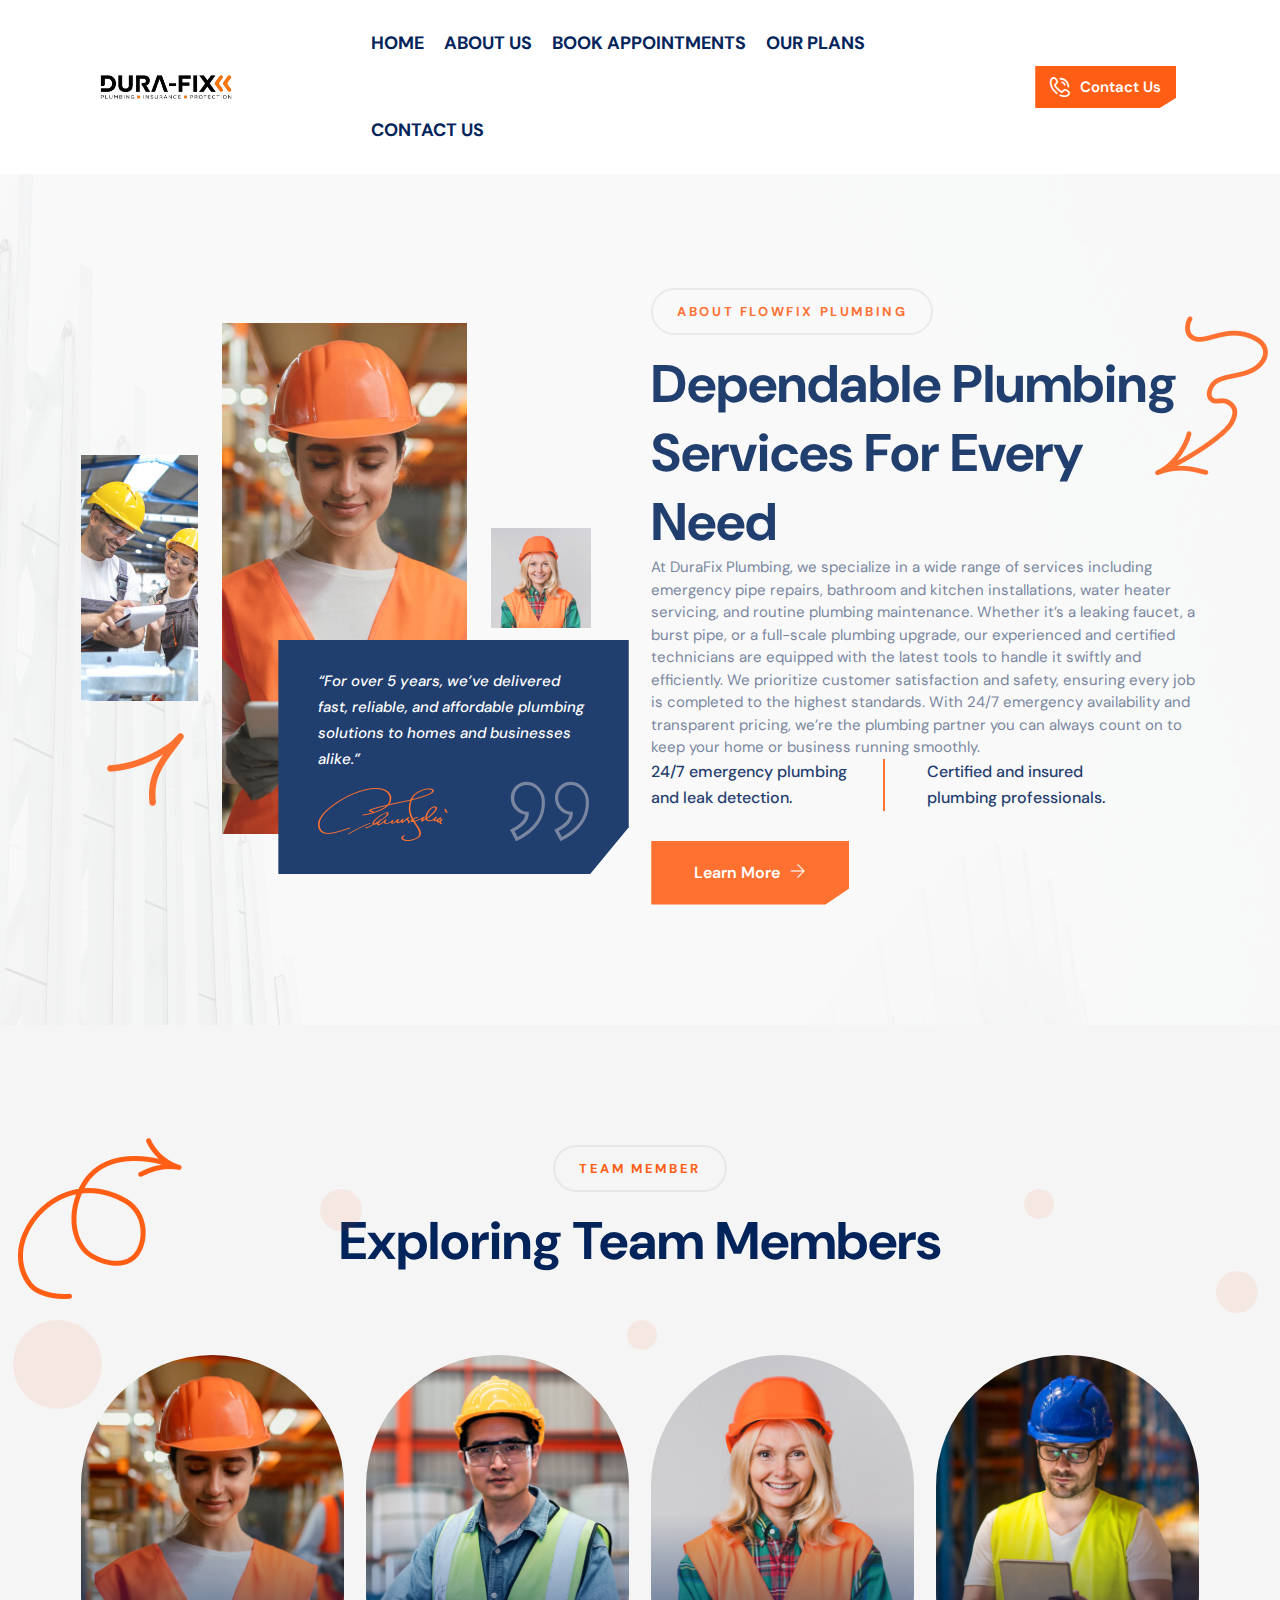
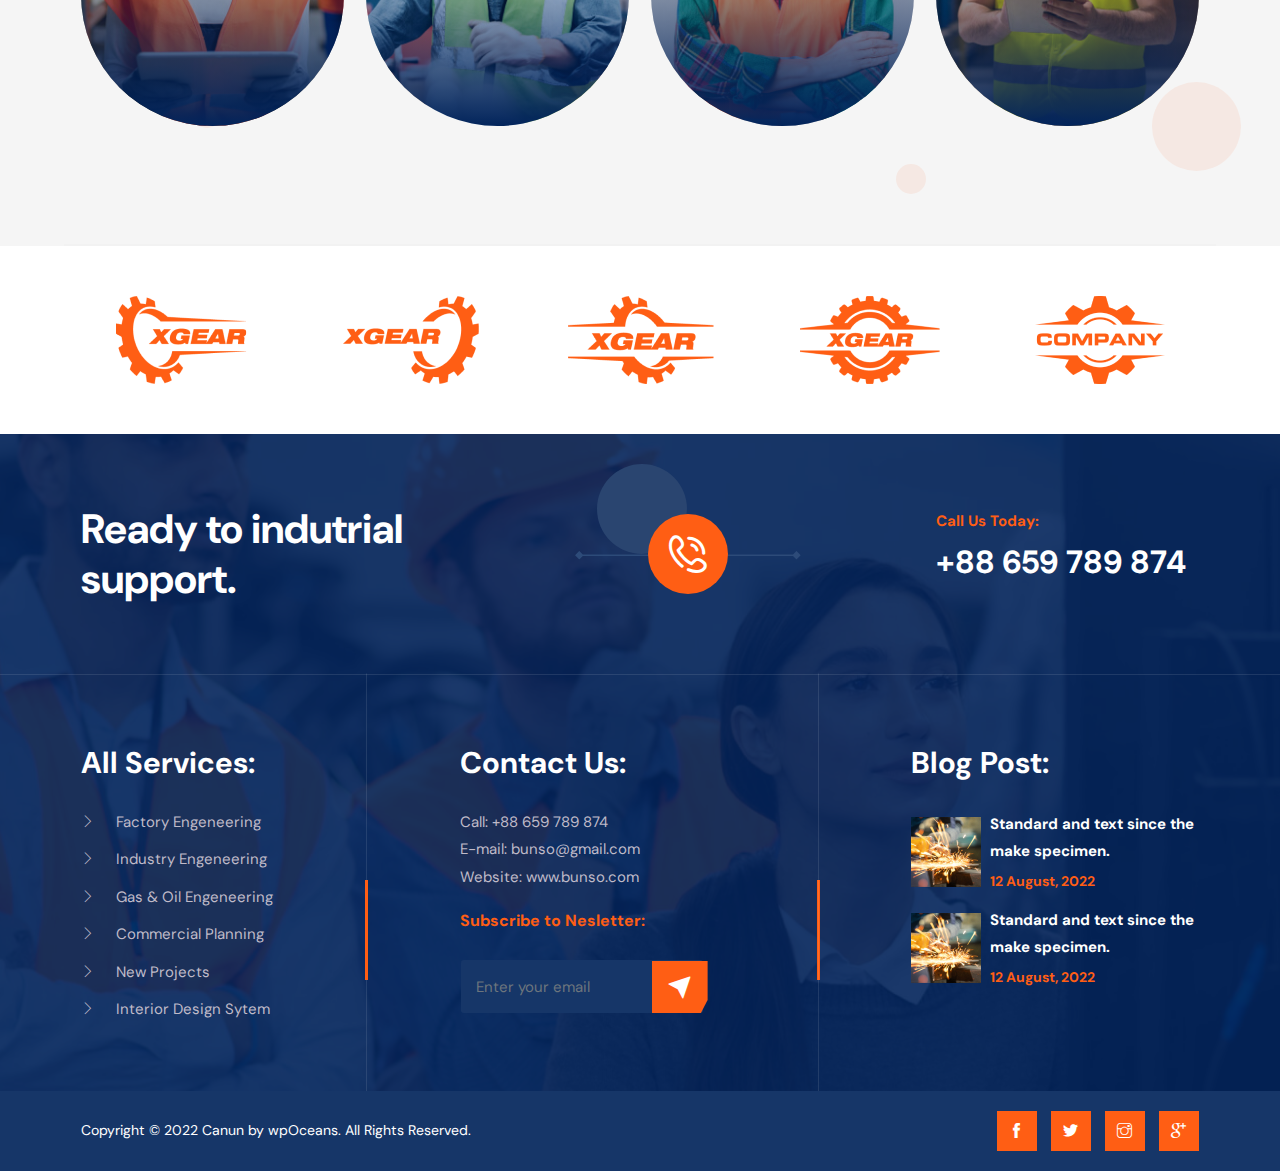
==== commit 29a140b8: "code" ====
--- a/about.html
+++ b/about.html
@@ -30,7 +30,6 @@
 
 
 
-
 @media (max-width: 991px) {
   /* Target header and all its children */
   #header, 
@@ -39,26 +38,24 @@
   #header nav.navigation,
   #header .container,
   #header .row {
-    padding-bottom: -0.5em !important;
-    margin-bottom: -0.5em !important;
+    padding-bottom: -0.8em !important;
+    margin-bottom: -0.8em !important;
   }
   
   /* Target the navbar elements */
   .navbar-collapse,
   .navigation-holder,
   .nav.navbar-nav {
-    padding-bottom: -0.5em !important;
-    margin-bottom: -0.5em !important;
+    padding-bottom: -0.8em !important;
+    margin-bottom: -0.8em !important;
   }
   
   /* Force any flex containers to not add extra space */
   .row.align-items-center.w-100 {
-    padding-bottom: -0.5em !important;
-    margin-bottom: -0.5em !important;
+    padding-bottom: -0.8em !important;
+    margin-bottom: -0.8em !important;
   }
 }
-
-
 
 
 
@@ -213,7 +210,7 @@
 <!-- end of header -->
 
         <!-- start wpo-page-title -->
-        <section class="wpo-page-title">
+        <!-- <section class="wpo-page-title">
             <div class="container">
                 <div class="row">
                     <div class="col col-xs-12">
@@ -225,9 +222,9 @@
                             </ol>
                         </div>
                     </div>
-                </div> <!-- end row -->
-            </div> <!-- end container -->
-        </section>
+                </div> 
+            </div> 
+        </section> -->
         <!-- end page-title -->
 
         <!-- stert wpo-about-section -->
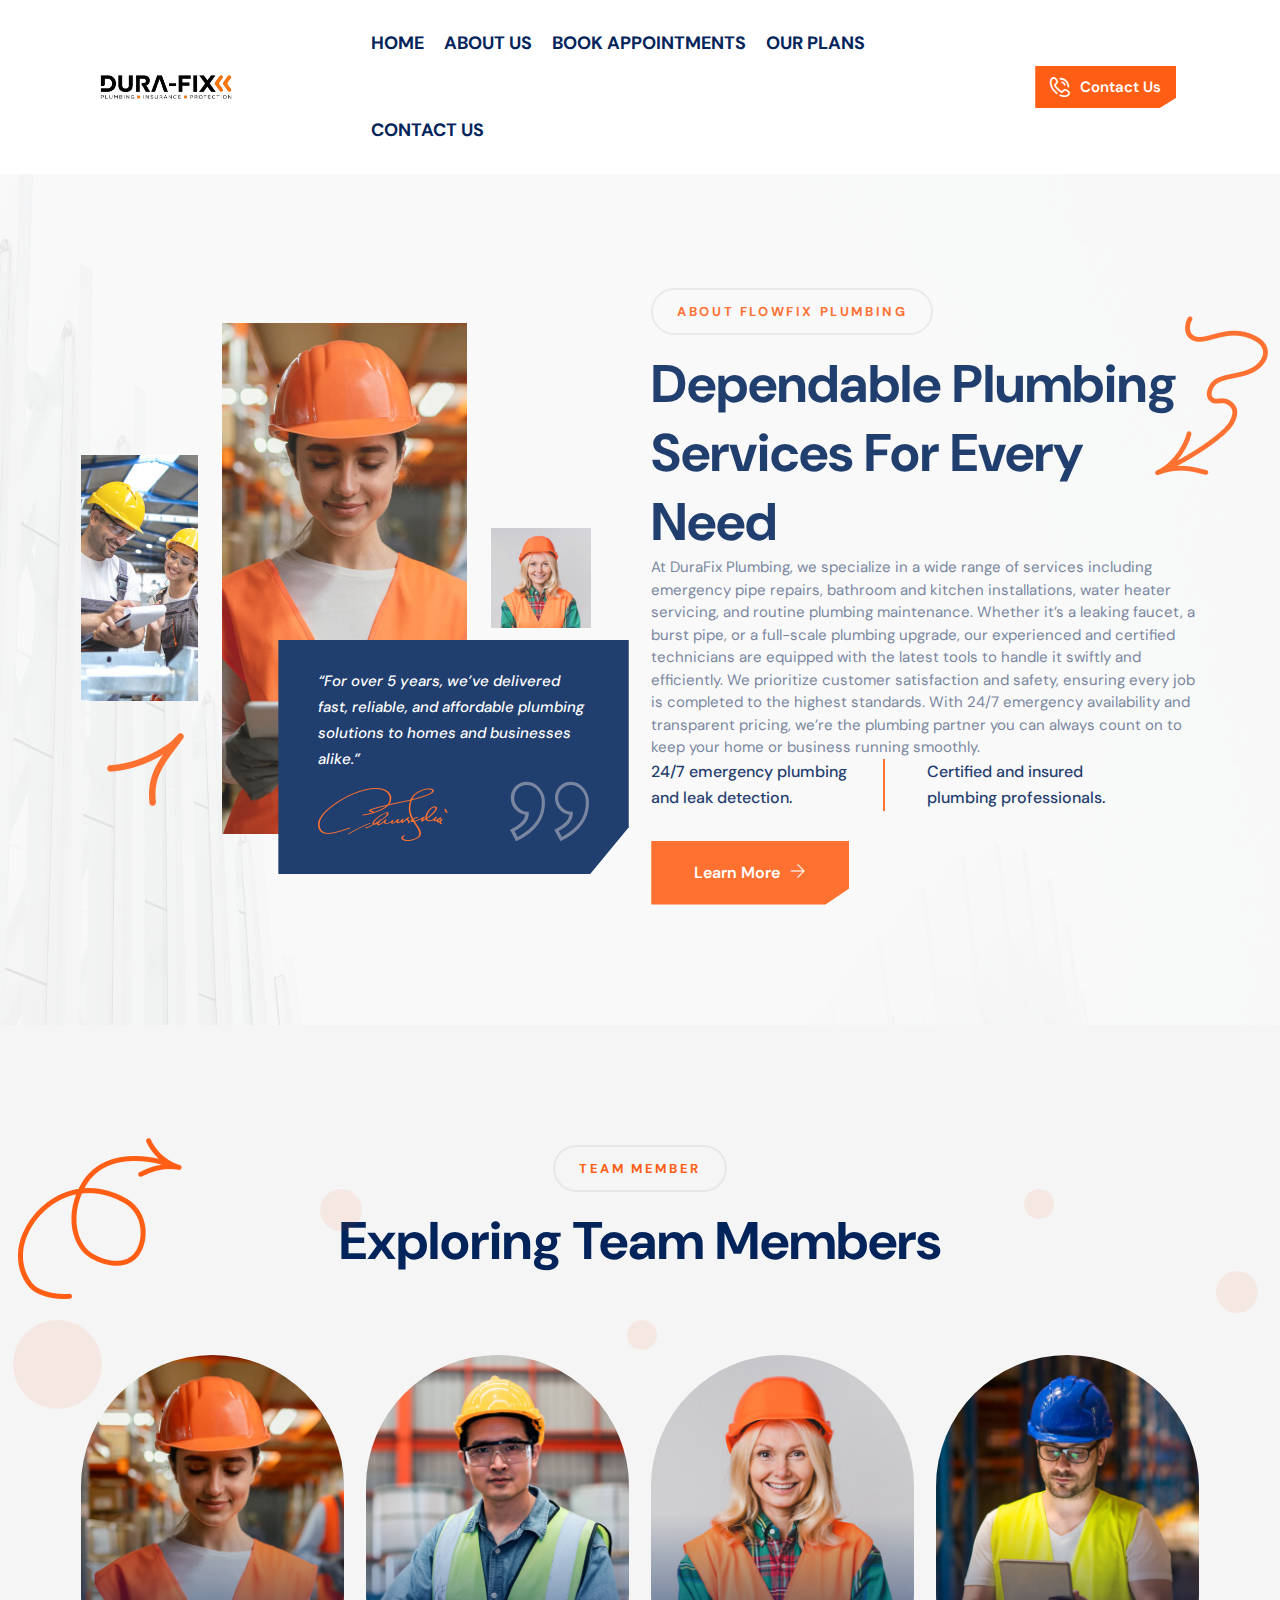
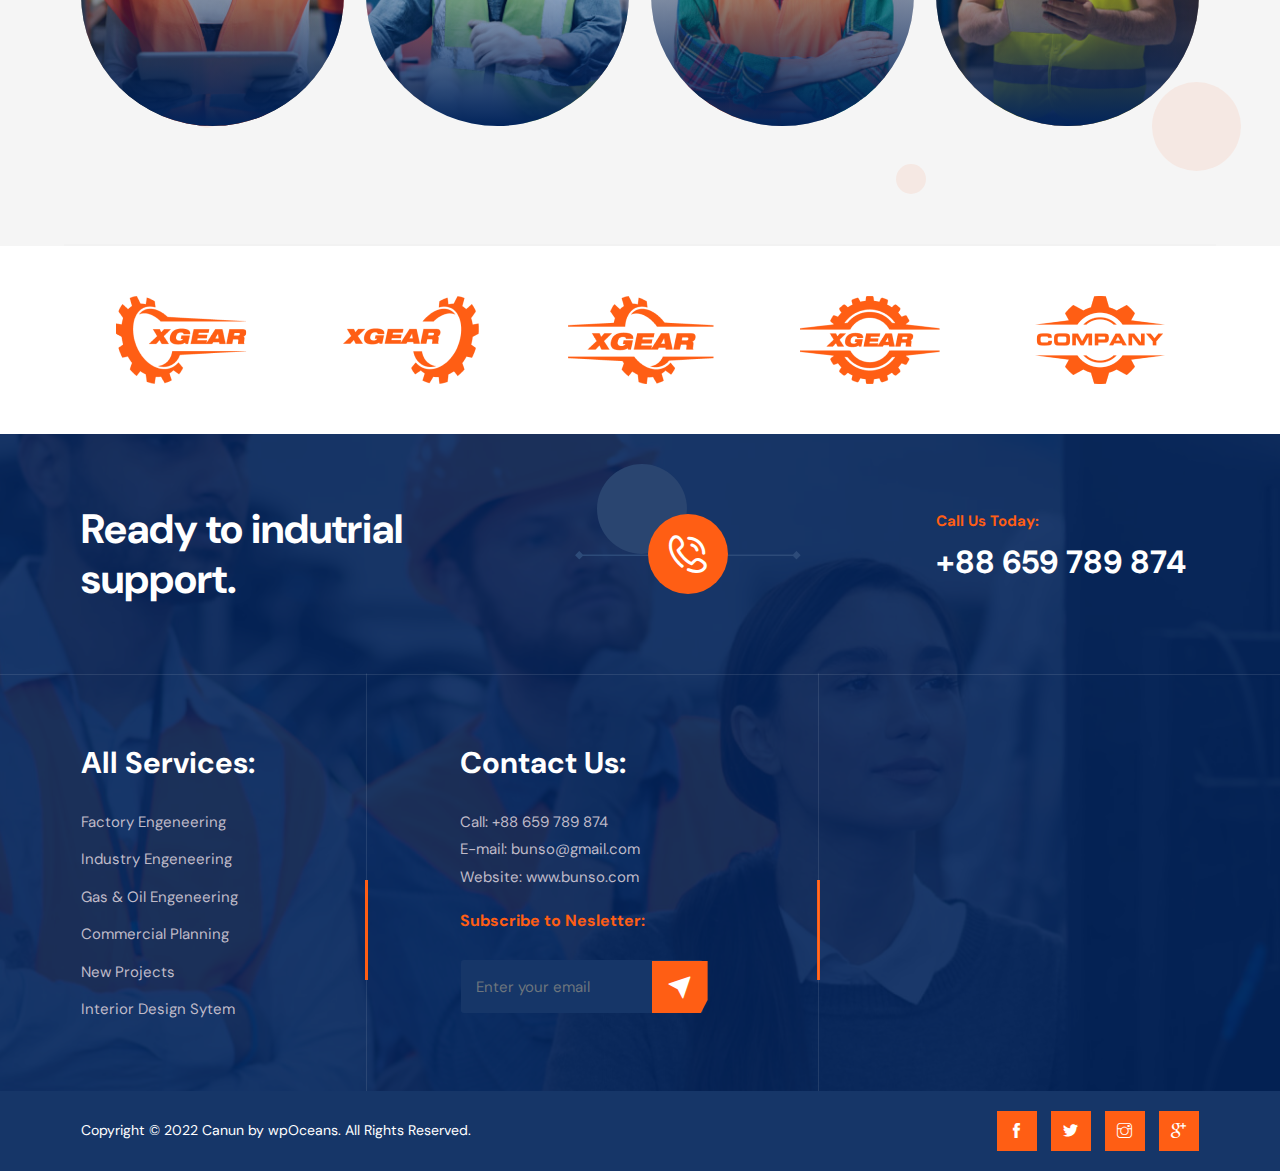
==== commit ecc52a34: "cod" ====
--- a/about.html
+++ b/about.html
@@ -487,17 +487,17 @@
                                     <h3>All Services:</h3>
                                 </div>
                                 <ul>
-                                    <li><a href="service-single.html"><i class="ti-angle-right"></i> Factory
+                                    <li><a href=""> Factory
                                             Engeneering</a></li>
-                                    <li><a href="service-single.html"><i class="ti-angle-right"></i> Industry
+                                    <li><a href="">Industry
                                             Engeneering</a></li>
-                                    <li><a href="service-single.html"><i class="ti-angle-right"></i> Gas & Oil
+                                    <li><a href="">Gas & Oil
                                             Engeneering</a></li>
-                                    <li><a href="service-single.html"><i class="ti-angle-right"></i> Commercial
+                                    <li><a href="">Commercial
                                             Planning</a></li>
-                                    <li><a href="service-single.html"><i class="ti-angle-right"></i> New Projects</a>
+                                    <li><a href="">New Projects</a>
                                     </li>
-                                    <li><a href="service-single.html"><i class="ti-angle-right"></i> Interior Design
+                                    <li><a href="">Interior Design
                                             Sytem</a></li>
                                 </ul>
                             </div>
@@ -527,7 +527,7 @@
                                 </form>
                             </div>
                         </div>
-                        <div class="col col-lg-4 col-md-6 col-sm-12 col-12">
+                        <!-- <div class="col col-lg-4 col-md-6 col-sm-12 col-12">
                             <div class="widget blog-widget">
                                 <div class="widget-title">
                                     <h3>Blog Post:</h3>
@@ -555,7 +555,7 @@
                                     </li>
                                 </ul>
                             </div>
-                        </div>
+                        </div> -->
                     </div>
                 </div> <!-- end container -->
             </div>
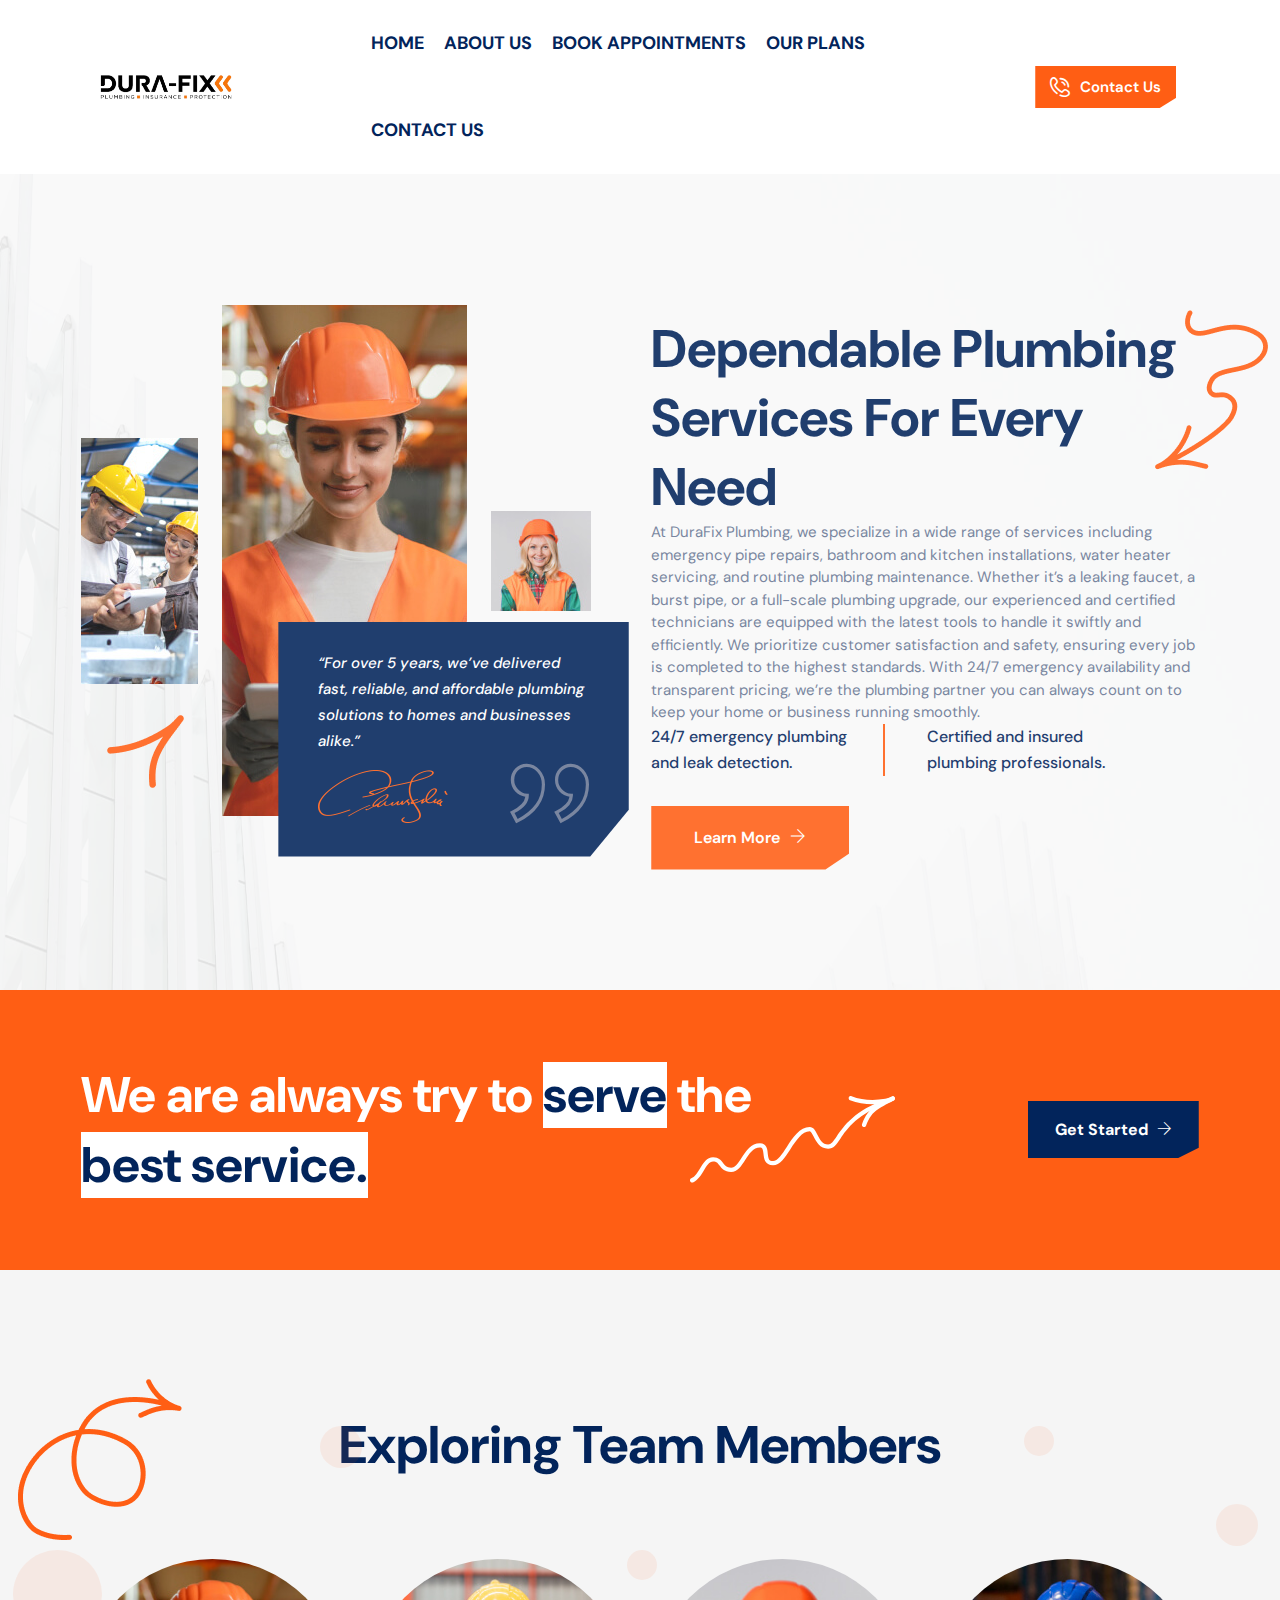
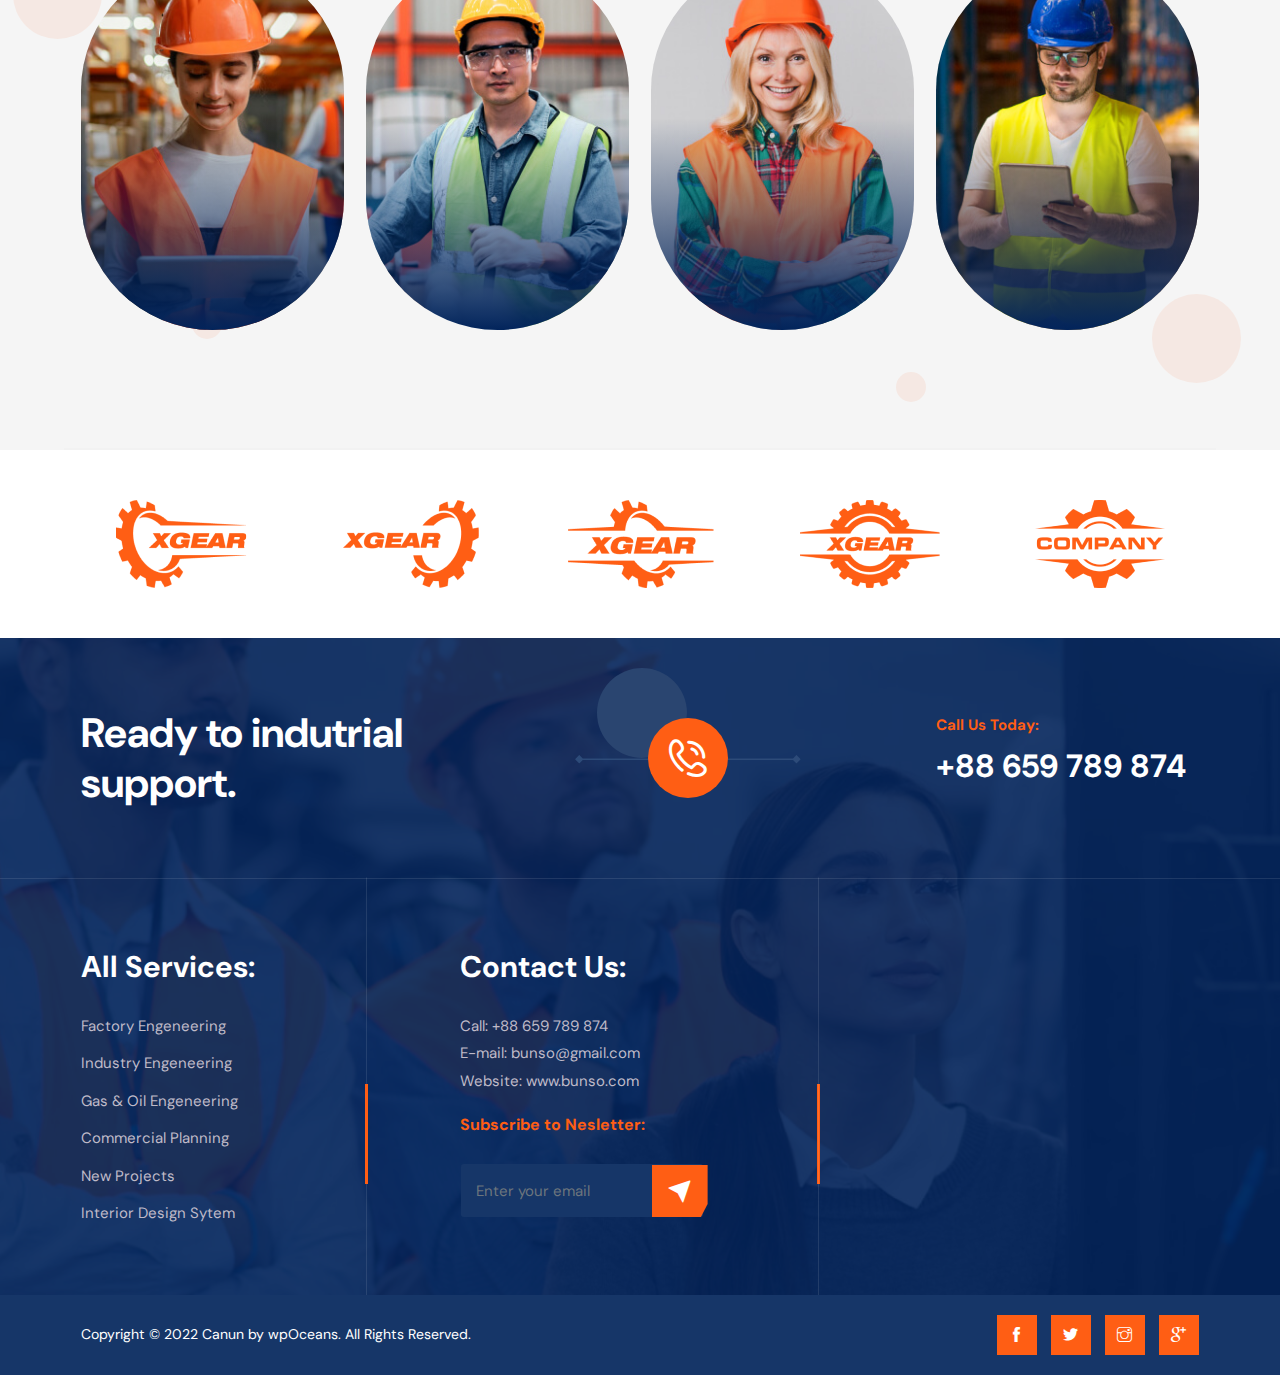
==== commit 89750bba: "c" ====
--- a/about.html
+++ b/about.html
@@ -261,7 +261,7 @@
                     <div class="col-lg-6 col-md-12 order-lg-2 order-1">
                         <div class="wpo-about-right">
                             <div class="wpo-section-title">
-                                <span>ABOUT FLOWFIX PLUMBING</span>
+                                <!-- <span>ABOUT FLOWFIX PLUMBING</span> -->
                                 <h2>Dependable Plumbing Services for Every Need</h2>
                                 At DuraFix Plumbing, we specialize in a wide range of services including emergency pipe repairs, bathroom and kitchen installations, water heater servicing, and routine plumbing maintenance. Whether it’s a leaking faucet, a burst pipe, or a full-scale plumbing upgrade, our experienced and certified technicians are equipped with the latest tools to handle it swiftly and efficiently. We prioritize customer satisfaction and safety, ensuring every job is completed to the highest standards. With 24/7 emergency availability and transparent pricing, we’re the plumbing partner you can always count on to keep your home or business running smoothly.
                             </div>
@@ -281,7 +281,7 @@
 
 
         <!-- start wpo-cta-section -->
-        <!-- <section class="wpo-cta-section">
+        <section class="wpo-cta-section">
             <div class="cta-img">
                 <img src="assets/images/cta-shape-bg.png" alt="">
             </div>
@@ -306,7 +306,7 @@
             <div class="shape-2">
                 <img src="assets/images/cta-shape.svg" alt="">
             </div>
-        </section> -->
+        </section>
         <!-- end wpo-cta-section -->
 
 
@@ -317,7 +317,7 @@
                 <div class="row justify-content-center">
                     <div class="col col-lg-8 col-12">
                         <div class="wpo-section-title">
-                            <span>TEAM MEMBER</span>
+                            <!-- <span>TEAM MEMBER</span> -->
                             <h2>Exploring Team Members</h2>
                         </div>
                     </div>
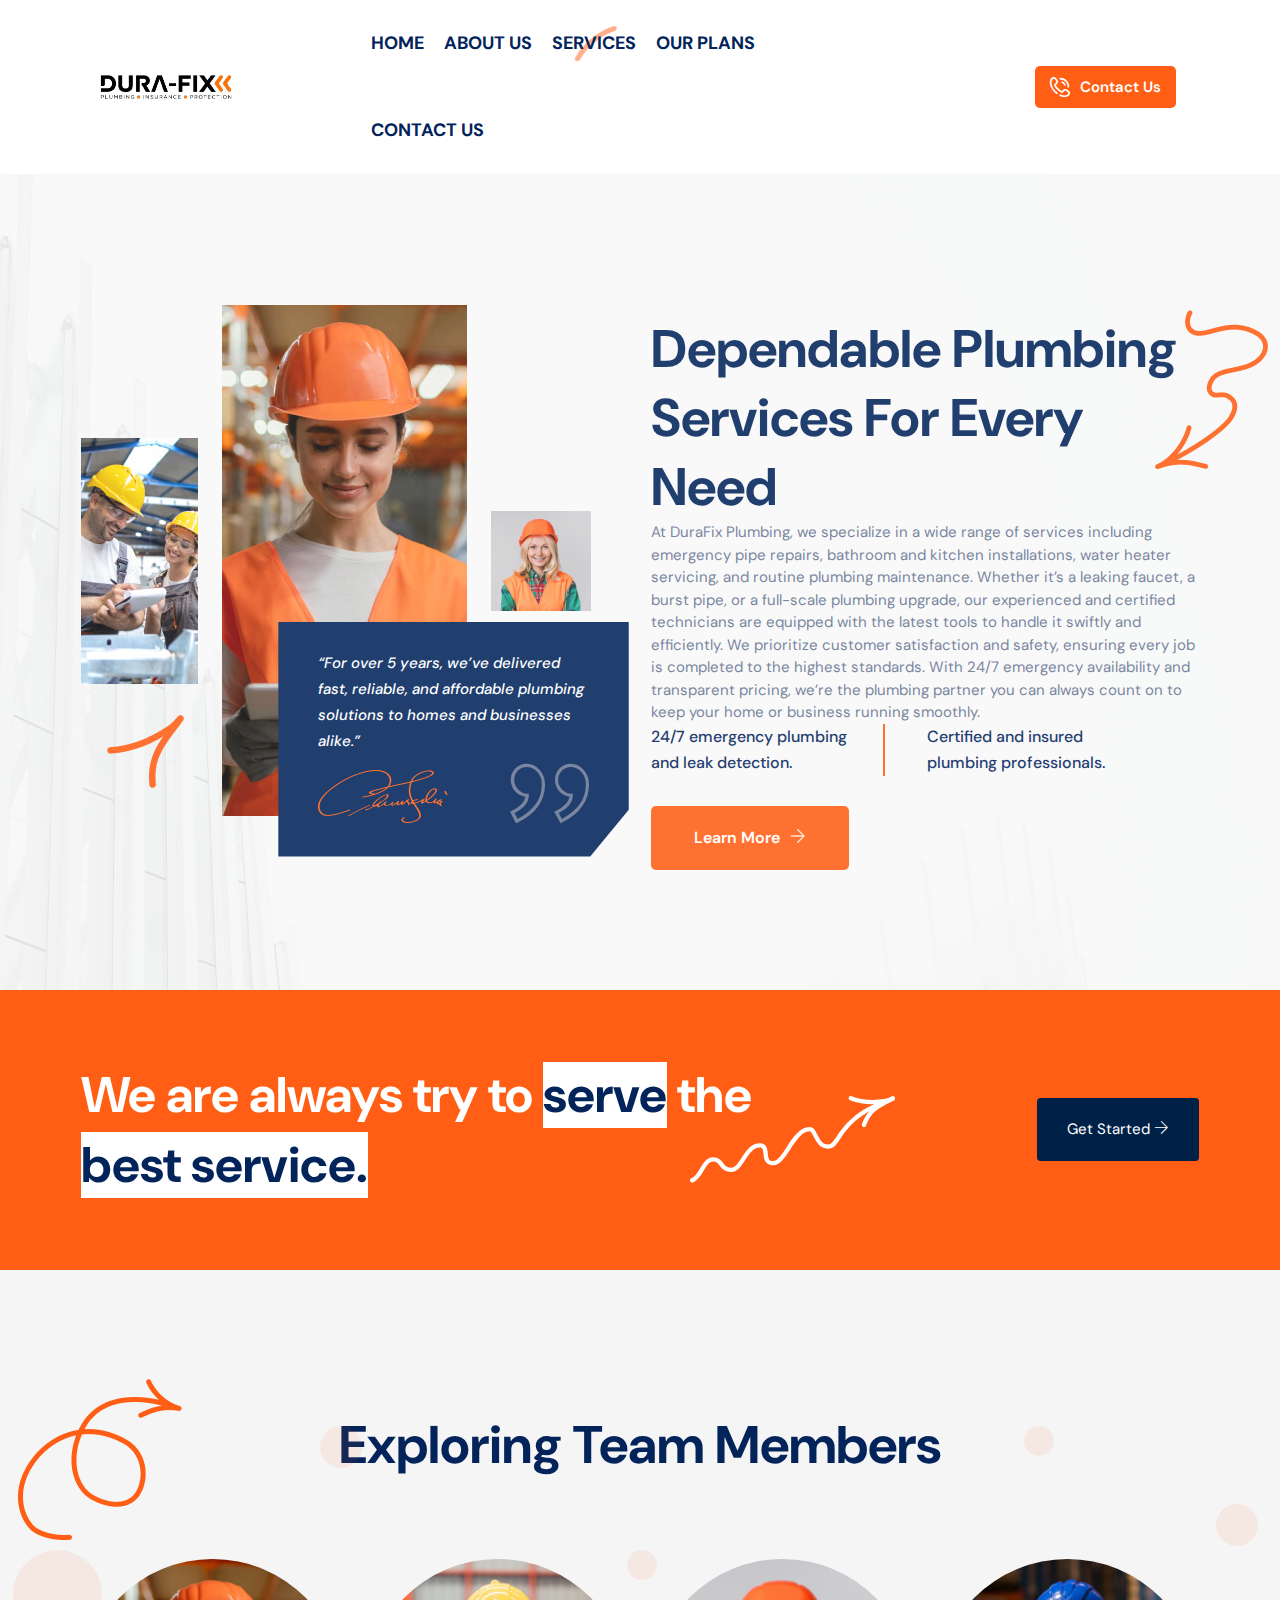
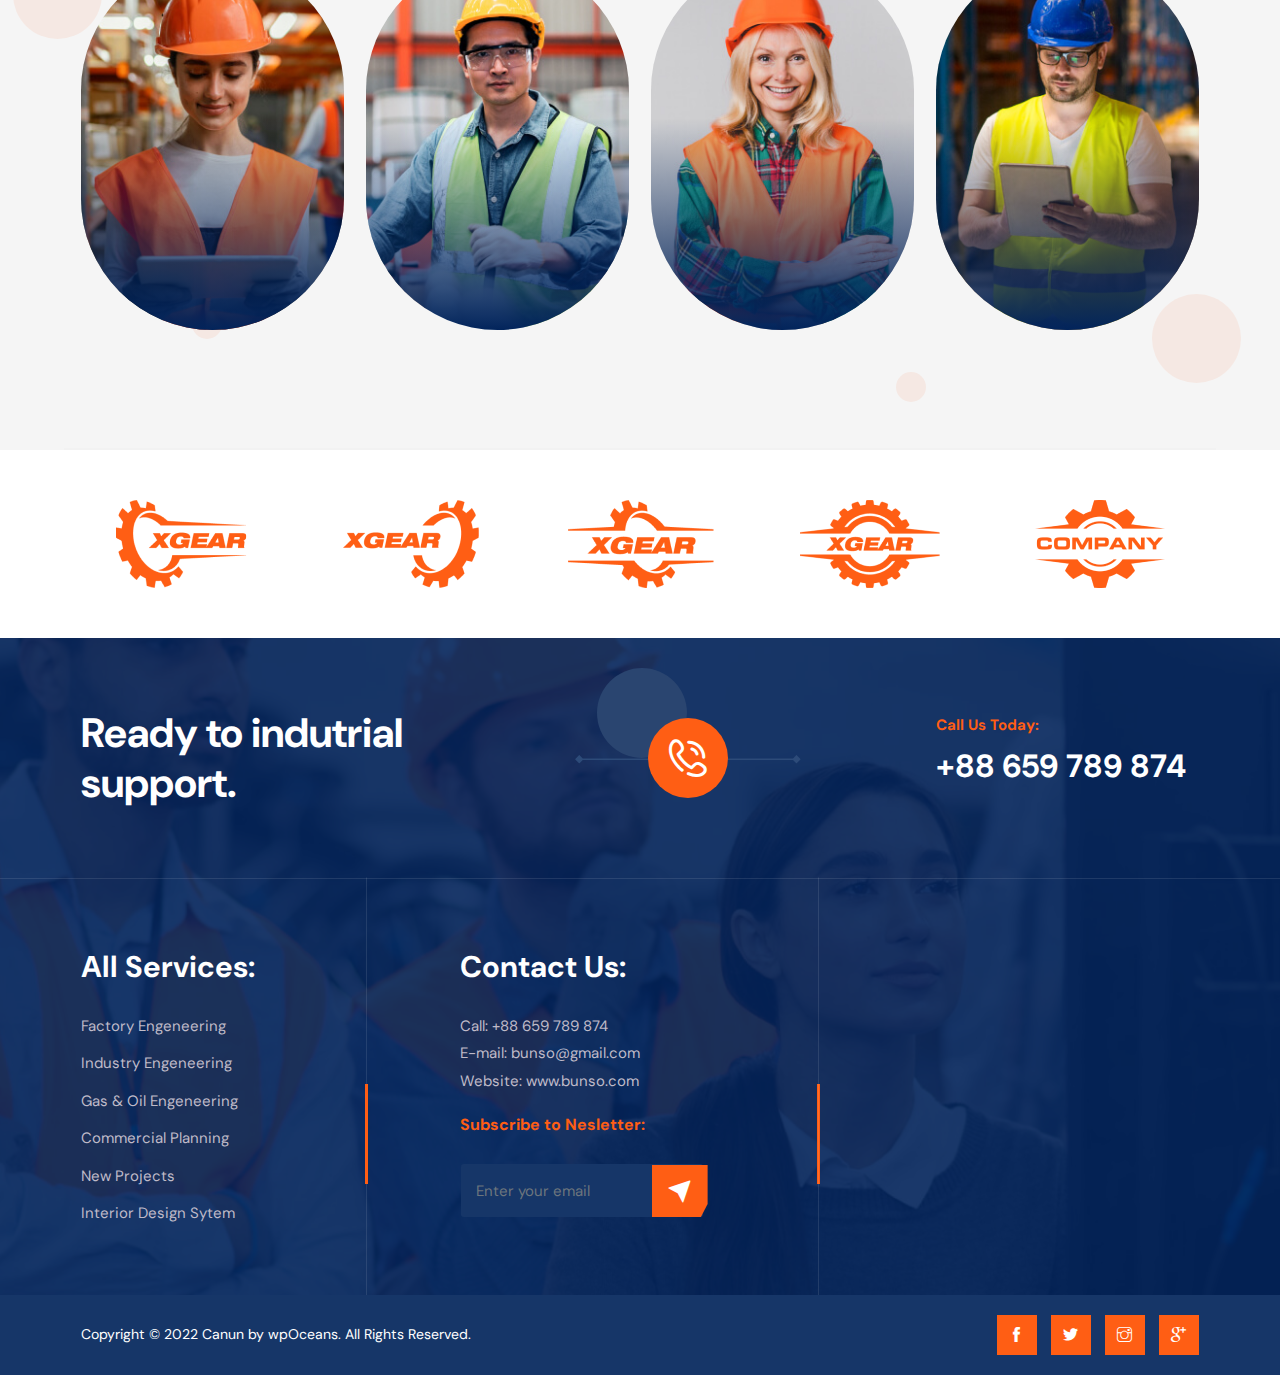
==== commit 8e71cba4: "oo" ====
--- a/about.html
+++ b/about.html
@@ -178,8 +178,13 @@
                                 <li class="nav-item">
                                     <a class="nav-link" href="about.html">About Us</a>
                                 </li>
-                                <li class="nav-item">
-                                    <a class="nav-link" href="booking.html">Book Appointments</a>
+      
+                                <li class="menu-item-has-children">
+                                    <a class="active" href="#">Services</a>
+                                    <ul class="sub-menu">
+                                        <li><a href="claim.html">Claim</a></li>
+                                        <li><a href="repair.html">Repair</a></li>
+                                    </ul>
                                 </li>
                                 <li class="nav-item">
                                     <a class="nav-link" href="pricing.html">Our Plans</a>
@@ -298,7 +303,7 @@
                     </div>
                     <div class="col-lg-3 col-md-12 col-12">
                         <div class="wpo-cta-btn">
-                            <a href="contact.html" class="theme-btn-s2">Get Started<i class="ti-arrow-right"></i></a>
+                            <a href="contact.html" class="btn btn-success" style="background-color: #002147; padding: 20px; padding-left: 30px; padding-right: 30px; border: #002147;">Get Started <i class="ti-arrow-right"></i></a>
                         </div>
                     </div>
                 </div>
--- a/assets/sass/style.css
+++ b/assets/sass/style.css
@@ -356,8 +356,11 @@
   font-size: 18px;
 }
 
-.theme-btn, .view-cart-btn {
+@media (min-width: 250px) and (max-width: 767px) {
+
+.theme-btn {
   background: #FF5E14;
+  border-radius: 5px;
   color: #fff;
   display: inline-block;
   font-weight: 600;
@@ -368,10 +371,40 @@
   z-index: 1;
   position: relative;
   font-size: 16px;
-  -webkit-clip-path: polygon(100% 0, 100% 75%, 88% 100%, 0 100%, 0 0);
-          clip-path: polygon(100% 0, 100% 75%, 88% 100%, 0 100%, 0 0);
+  /* -webkit-clip-path: polygon(100% 0, 100% 75%, 88% 100%, 0 100%, 0 0);
+          clip-path: polygon(100% 0, 100% 75%, 88% 100%, 0 100%, 0 0); */
   transition: all 0.3 ease-in-out;
 }
+
+}
+
+
+
+
+.theme-btn, .view-cart-btn {
+  background: #FF5E14;
+  border-radius: 5px;
+  color: #fff;
+  display: inline-block;
+  font-weight: 600;
+  padding: 15px 45px;
+  border: 0;
+  text-transform: capitalize;
+  -webkit-backface-visibility: hidden;
+  z-index: 1;
+  position: relative;
+  font-size: 16px;
+  /* -webkit-clip-path: polygon(100% 0, 100% 75%, 88% 100%, 0 100%, 0 0);
+          clip-path: polygon(100% 0, 100% 75%, 88% 100%, 0 100%, 0 0); */
+  transition: all 0.3 ease-in-out;
+}
+
+
+
+
+
+
+
 .theme-btn:hover, .view-cart-btn:hover, .theme-btn:focus, .view-cart-btn:focus, .theme-btn:active, .view-cart-btn:active {
   color: #fff;
   background: #02245B;
@@ -380,14 +413,17 @@
   .theme-btn, .view-cart-btn {
     font-size: 18px;
     font-size: 1.2rem;
+    border-radius: 5px;
+
   }
 }
 @media (max-width: 767px) {
   .theme-btn, .view-cart-btn {
+    border-radius: 5px;
     padding: 12px 18px;
     font-size: 14px;
-    -webkit-clip-path: polygon(100% 0, 100% 75%, 87% 100%, 0 100%, 0 0);
-            clip-path: polygon(100% 0, 100% 75%, 87% 100%, 0 100%, 0 0);
+    /* -webkit-clip-path: polygon(100% 0, 100% 75%, 87% 100%, 0 100%, 0 0);
+            clip-path: polygon(100% 0, 100% 75%, 87% 100%, 0 100%, 0 0); */
   }
 }
 
@@ -402,6 +438,8 @@
   font-weight: 700;
   line-height: 21px;
   transition: all 0.3 ease-in-out;
+  border-radius: 5px;
+
 }
 .theme-btn-s2 i {
   padding-left: 9px;
@@ -2482,8 +2520,8 @@
     padding: 20px 12px;
   }
   .wpo-site-header .header-right .close-form .theme-btn, .wpo-site-header .header-right .close-form .view-cart-btn {
-    -webkit-clip-path: polygon(100% 0, 100% 75%, 75% 100%, 0 100%, 0 0);
-            clip-path: polygon(100% 0, 100% 75%, 75% 100%, 0 100%, 0 0);
+    /* -webkit-clip-path: polygon(100% 0, 100% 75%, 75% 100%, 0 100%, 0 0);
+            clip-path: polygon(100% 0, 100% 75%, 75% 100%, 0 100%, 0 0); */
   }
   .wpo-site-header .header-right .close-form .theme-btn i, .wpo-site-header .header-right .close-form .view-cart-btn i {
     margin-right: 0px;
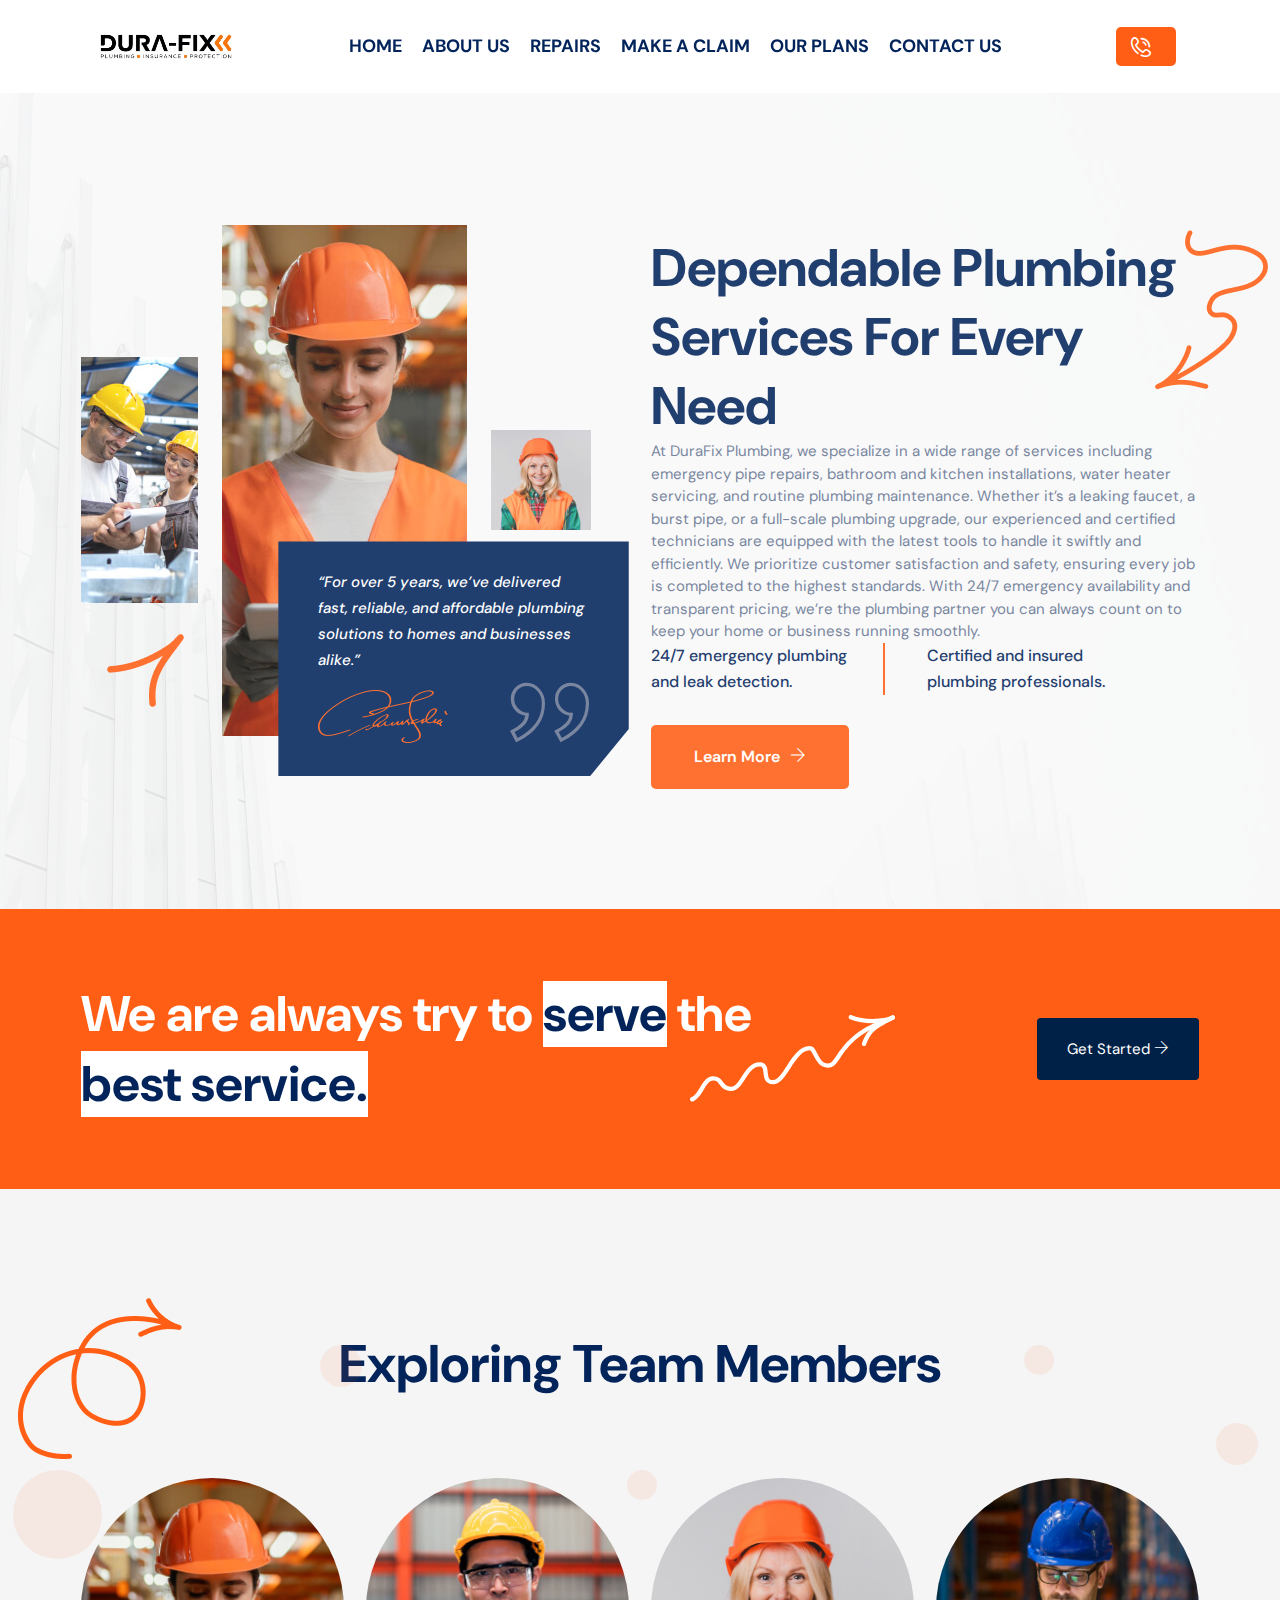
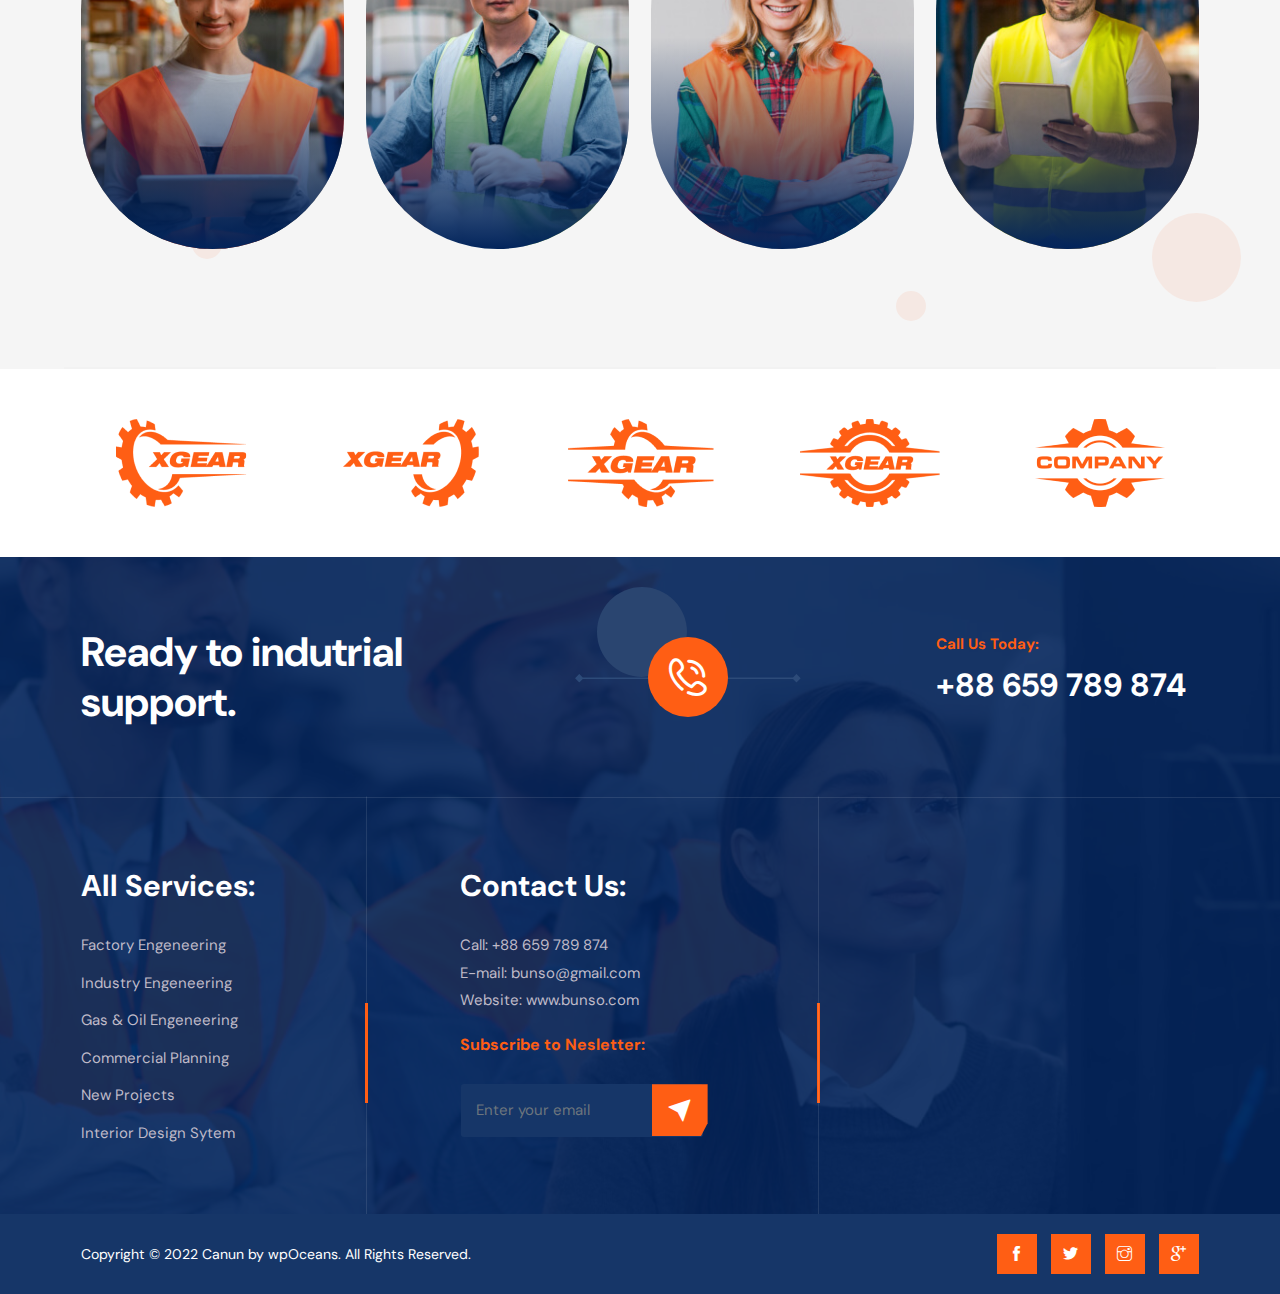
==== commit 3e5acb69: "o" ====
--- a/about.html
+++ b/about.html
@@ -157,7 +157,7 @@
                     </div>
                     
                     <!-- Logo -->
-                    <div class="col-lg-3 col-md-5 col-6" >
+                    <div class="col-lg-2 col-md-5 col-6" >
                         <div class="navbar-header">
                             <a class="navbar-brand" href="index.html">
                                 <img src="assets/images/dura-logo.jpg" alt="logo" class="img-fluid">
@@ -166,11 +166,10 @@
                     </div>
                     
                     <!-- Navigation -->
-                    <div class="col-lg-6 col-md-1 col-1" >
-                        <div id="navbar" class="collapse navbar-collapse navigation-holder"  >
-                            <button class="menu-close" type="button" data-bs-toggle="collapse" data-bs-target="#navbar" aria-controls="navbar" aria-expanded="false" aria-label="Close">
-                                <i class="ti-close"></i>
-                            </button>
+                 
+                    <div class="col-lg-9 col-md-1 col-1">
+                        <div id="navbar" class="collapse navbar-collapse navigation-holder">
+                            <button class="menu-close"><i class="ti-close"></i></button>
                             <ul class="nav navbar-nav mb-2 mb-lg-0">
                                 <li class="nav-item">
                                     <a class="nav-link" href="index.html">Home</a>
@@ -178,14 +177,12 @@
                                 <li class="nav-item">
                                     <a class="nav-link" href="about.html">About Us</a>
                                 </li>
-      
-                                <li class="menu-item-has-children">
-                                    <a class="active" href="#">Services</a>
-                                    <ul class="sub-menu">
-                                        <li><a href="claim.html">Claim</a></li>
-                                        <li><a href="repair.html">Repair</a></li>
-                                    </ul>
-                                </li>
+                                <li><a href="repair.html">Repairs</a></li>
+
+                                <li><a href="claim.html"> Make a Claim</a></li>
+
+                       
+
                                 <li class="nav-item">
                                     <a class="nav-link" href="pricing.html">Our Plans</a>
                                 </li>
@@ -195,14 +192,16 @@
                             </ul>
                         </div><!-- end of nav-collapse -->
                     </div>
+
+
+
                     
                     <!-- Contact Button -->
-                    <div class="col-lg-3 col-md-3 col-2">
+                    <div class="col-lg-1 col-md-1 col-1">
                         <div class="header-right">
                             <div class="close-form">
                                 <a class="theme-btn" href="contact.html">
                                     <i class="fi flaticon-phone-call-1"></i>
-                                    <span>Contact Us</span>
                                 </a>
                             </div>
                         </div>
